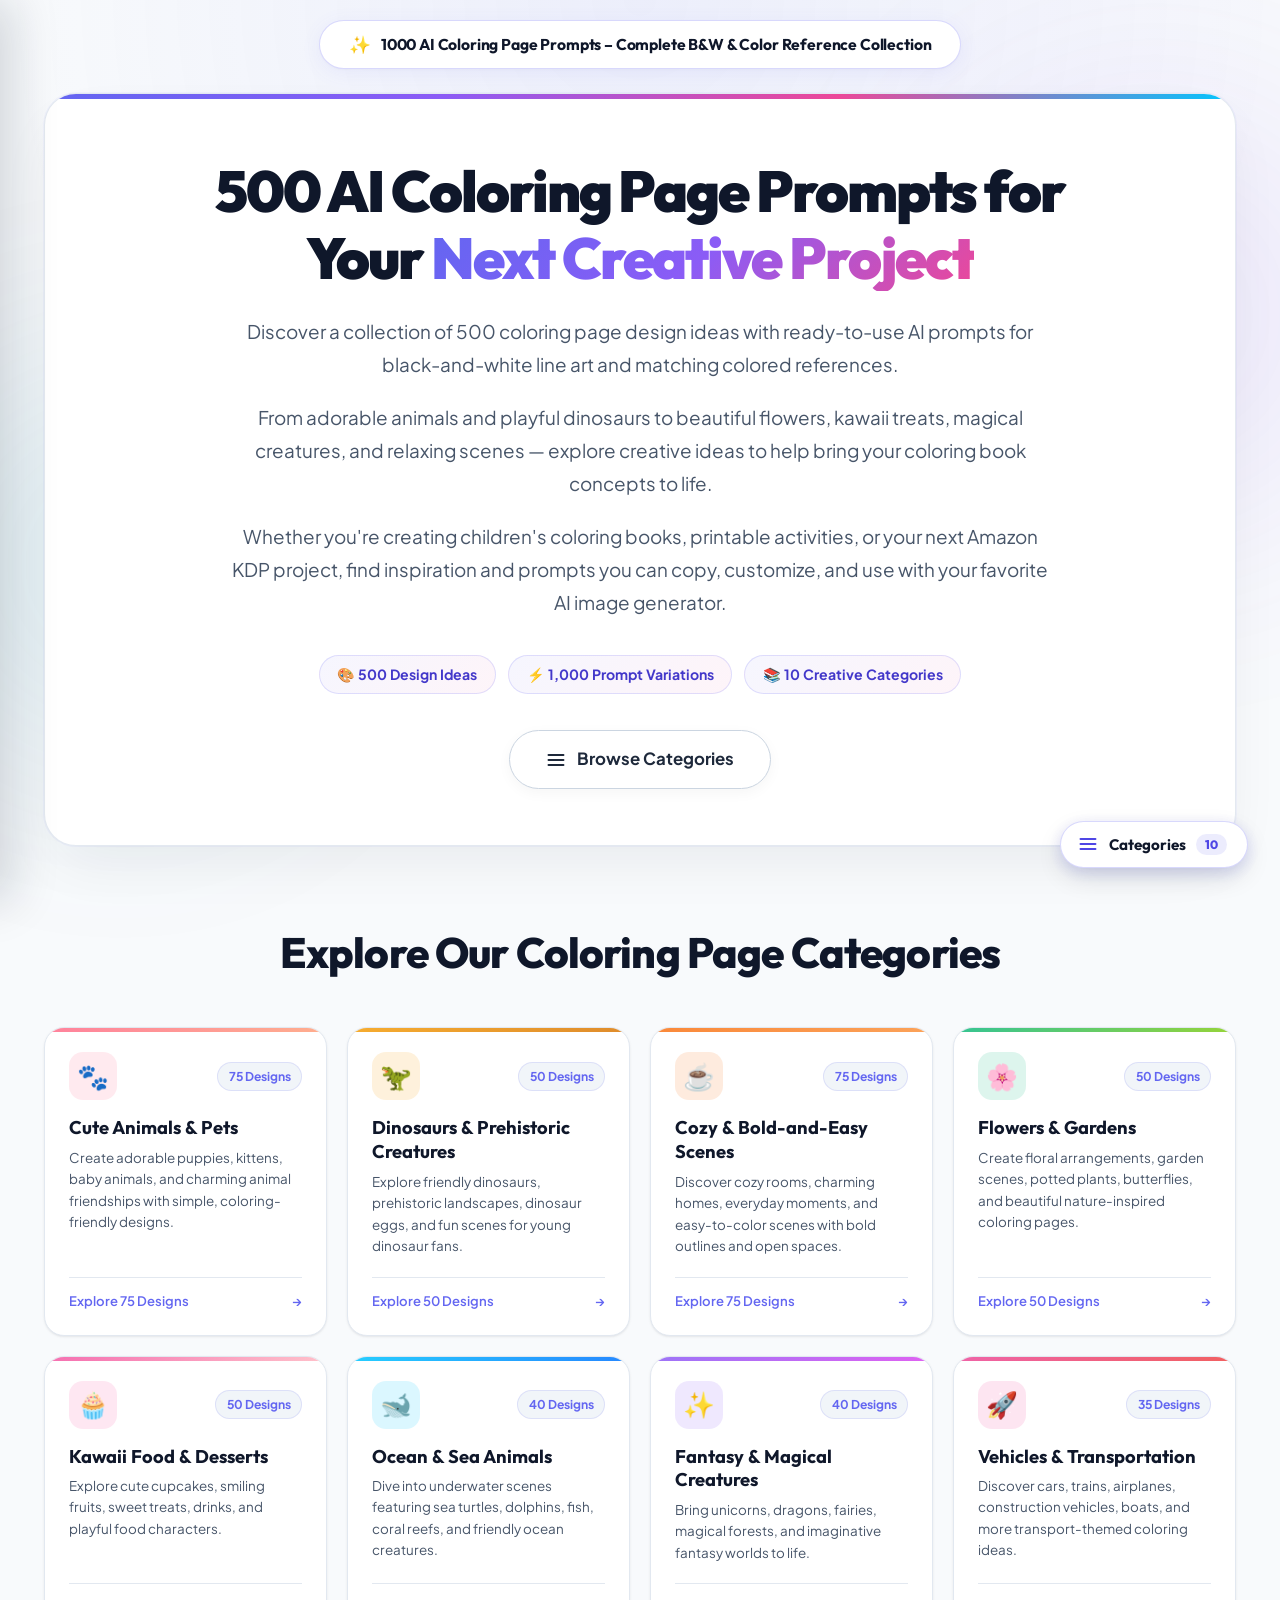
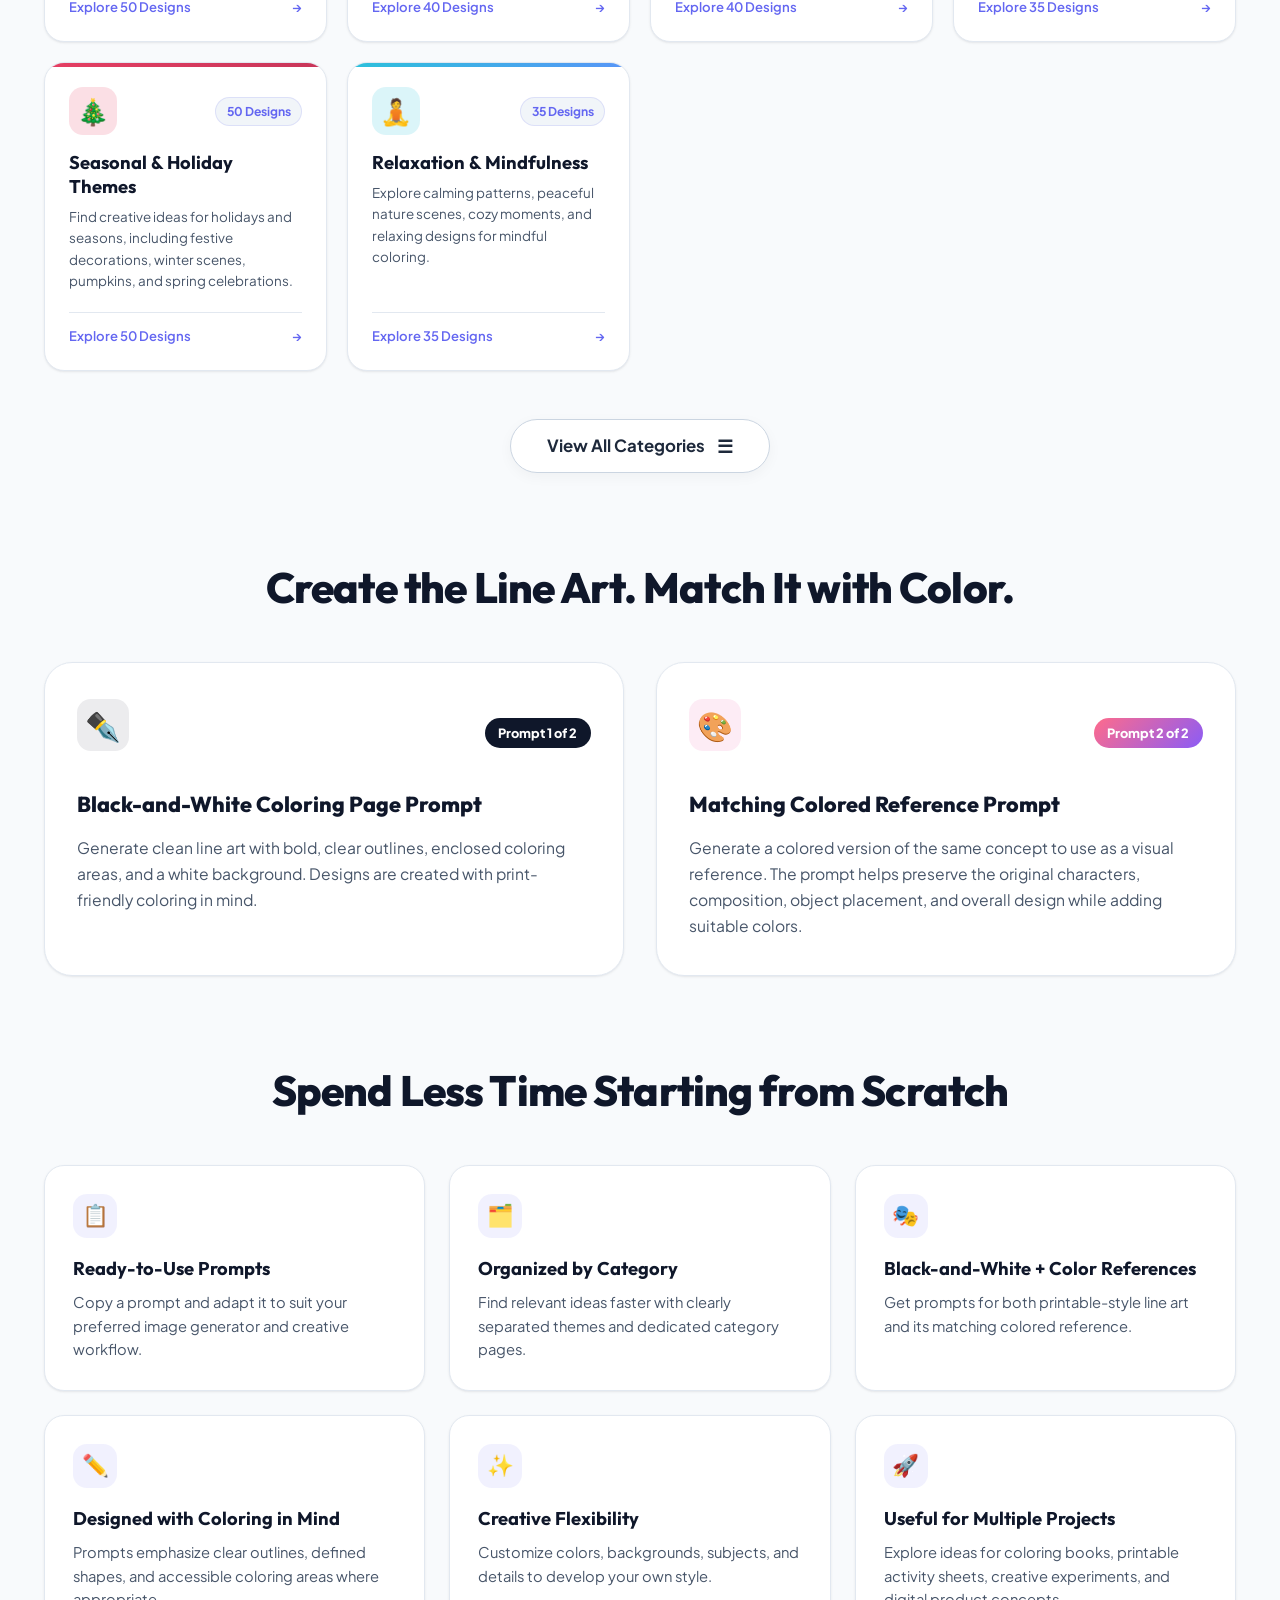
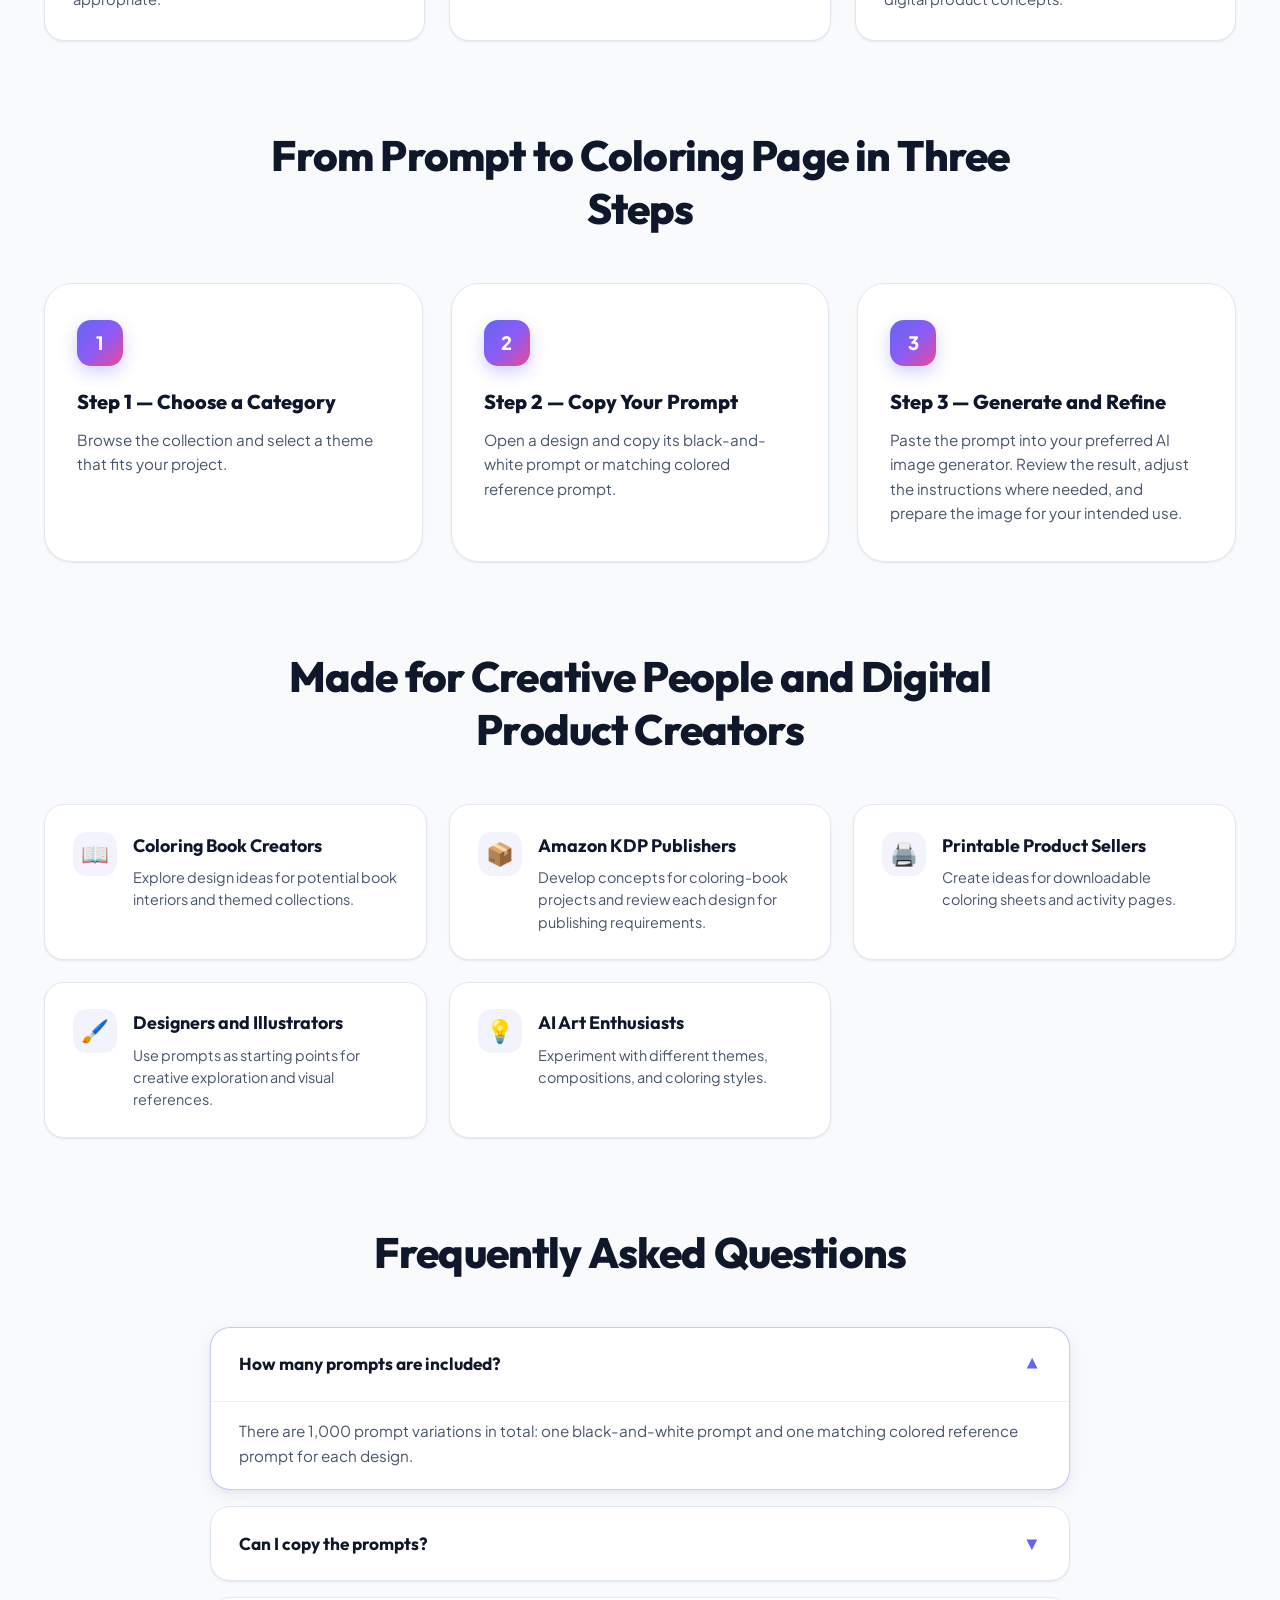
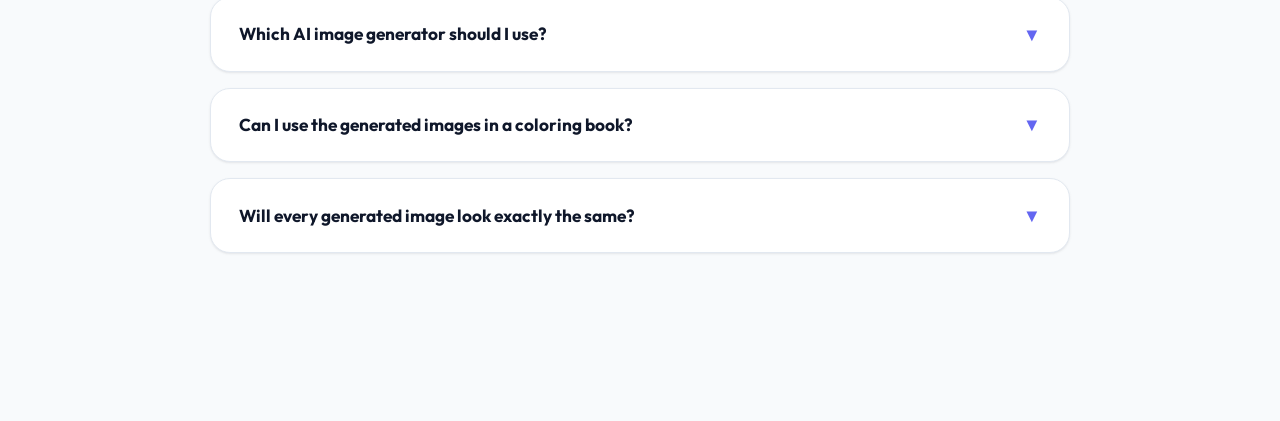
==== index.html @ 5cf25202 "first commit" ====
<!DOCTYPE html>
<html lang="en">

<head>
  <meta charset="UTF-8">
  <meta name="viewport" content="width=device-width, initial-scale=1.0">
  <title>500 AI Coloring Page Prompts for Your Next Creative Project | Complete B&W & Color Reference Collection</title>
  <meta name="description"
    content="Discover a collection of 500 coloring page design ideas with ready-to-use AI prompts for black-and-white line art and matching colored references across 10 creative categories.">
  <meta name="keywords"
    content="500 AI coloring page prompts, coloring book prompts, black and white line art, colored reference prompts, KDP coloring books, Midjourney, DALL-E 3">
  <meta name="author" content="PromptVault">

  <!-- Open Graph / Meta -->
  <meta property="og:type" content="website">
  <meta property="og:title" content="500 AI Coloring Page Prompts for Your Next Creative Project">
  <meta property="og:description"
    content="500 coloring page design ideas with 1,000 ready-to-use AI prompts for black-and-white line art and matching colored references.">

  <link rel="stylesheet" href="style.css">
</head>

<body>
  <!-- Ambient background glow effects -->
  <div class="ambient-glow"></div>
  <div class="ambient-orb orb-1"></div>
  <div class="ambient-orb orb-2"></div>

  <!-- Top Header Sticker -->
  <div class="top-header-sticker-wrap">
    <div class="top-header-sticker">
      <span class="sticker-sparkle">✨</span>
      <span class="sticker-title">1000 AI Coloring Page Prompts – Complete B&W & Color Reference Collection</span>
    </div>
  </div>

  <!-- Floating Categories Button (Bottom Right) -->
  <button id="sidebar-toggle-btn" class="floating-categories-fab" aria-label="Open All 10 Categories"
    title="Open All 10 Categories">
    <svg width="20" height="20" viewBox="0 0 24 24" fill="none" stroke="currentColor" stroke-width="2.3"
      stroke-linecap="round" stroke-linejoin="round">
      <line x1="3" y1="12" x2="21" y2="12"></line>
      <line x1="3" y1="6" x2="21" y2="6"></line>
      <line x1="3" y1="18" x2="21" y2="18"></line>
    </svg>
    <span class="fab-label">Categories</span>
    <span class="fab-count-badge">10</span>
  </button>

  <!-- Offcanvas Categories Sidebar Drawer -->
  <div id="sidebar-overlay" class="sidebar-overlay" aria-hidden="true"></div>
  <aside id="app-sidebar" class="app-sidebar" aria-label="Categories Navigation">
    <div class="sidebar-header">
      <a href="index.html" class="sidebar-brand">
        <h3>1000 AI <span class="brand-badge">Prompts</span></h3>
      </a>
      <button id="sidebar-close-btn" class="sidebar-close-btn" aria-label="Close sidebar">✕</button>
    </div>

    <div class="sidebar-body">
      <div class="sidebar-section-header" style="margin-top: 0.25rem;">
        <span class="sidebar-section-title">All 10 Categories</span>
        <span class="sidebar-meta-badge">500 Prompts</span>
      </div>

      <nav class="sidebar-categories-nav">
        <a href="pages/cute-animals-pets.html" class="sidebar-cat-item">
          <div class="sidebar-cat-icon" style="background: rgba(255, 107, 139, 0.12); color: #FF6B8B;">🐾</div>
          <div class="sidebar-cat-info">
            <span class="sidebar-cat-name">Cute Animals & Pets</span>
            <span class="sidebar-cat-sub">75 Designs • 150 Prompts</span>
          </div>
          <span class="sidebar-cat-count">75</span>
        </a>

        <a href="pages/dinosaurs-prehistoric.html" class="sidebar-cat-item">
          <div class="sidebar-cat-icon" style="background: rgba(245, 158, 11, 0.12); color: #F59E0B;">🦖</div>
          <div class="sidebar-cat-info">
            <span class="sidebar-cat-name">Dinosaurs & Prehistoric</span>
            <span class="sidebar-cat-sub">50 Designs • 100 Prompts</span>
          </div>
          <span class="sidebar-cat-count">50</span>
        </a>

        <a href="pages/cozy-bold-easy.html" class="sidebar-cat-item">
          <div class="sidebar-cat-icon" style="background: rgba(249, 115, 22, 0.12); color: #F97316;">☕</div>
          <div class="sidebar-cat-info">
            <span class="sidebar-cat-name">Cozy, Bold & Easy</span>
            <span class="sidebar-cat-sub">75 Designs • 150 Prompts</span>
          </div>
          <span class="sidebar-cat-count">75</span>
        </a>

        <a href="pages/flowers-gardens.html" class="sidebar-cat-item">
          <div class="sidebar-cat-icon" style="background: rgba(16, 185, 129, 0.12); color: #10B981;">🌸</div>
          <div class="sidebar-cat-info">
            <span class="sidebar-cat-name">Flowers & Gardens</span>
            <span class="sidebar-cat-sub">50 Designs • 100 Prompts</span>
          </div>
          <span class="sidebar-cat-count">50</span>
        </a>

        <a href="pages/kawaii-food-desserts.html" class="sidebar-cat-item">
          <div class="sidebar-cat-icon" style="background: rgba(243, 85, 162, 0.12); color: #F355A2;">🧁</div>
          <div class="sidebar-cat-info">
            <span class="sidebar-cat-name">Kawaii Food & Desserts</span>
            <span class="sidebar-cat-sub">50 Designs • 100 Prompts</span>
          </div>
          <span class="sidebar-cat-count">50</span>
        </a>

        <a href="pages/ocean-sea-animals.html" class="sidebar-cat-item">
          <div class="sidebar-cat-icon" style="background: rgba(0, 198, 255, 0.12); color: #0099FF;">🐋</div>
          <div class="sidebar-cat-info">
            <span class="sidebar-cat-name">Ocean & Sea Animals</span>
            <span class="sidebar-cat-sub">40 Designs • 80 Prompts</span>
          </div>
          <span class="sidebar-cat-count">40</span>
        </a>

        <a href="pages/fantasy-magical-creatures.html" class="sidebar-cat-item">
          <div class="sidebar-cat-icon" style="background: rgba(139, 92, 246, 0.12); color: #8B5CF6;">✨</div>
          <div class="sidebar-cat-info">
            <span class="sidebar-cat-name">Fantasy & Magical</span>
            <span class="sidebar-cat-sub">40 Designs • 80 Prompts</span>
          </div>
          <span class="sidebar-cat-count">40</span>
        </a>

        <a href="pages/vehicles-transportation.html" class="sidebar-cat-item">
          <div class="sidebar-cat-icon" style="background: rgba(236, 72, 153, 0.12); color: #EC4899;">🚀</div>
          <div class="sidebar-cat-info">
            <span class="sidebar-cat-name">Vehicles & Transport</span>
            <span class="sidebar-cat-sub">35 Designs • 70 Prompts</span>
          </div>
          <span class="sidebar-cat-count">35</span>
        </a>

        <a href="pages/seasonal-holiday.html" class="sidebar-cat-item">
          <div class="sidebar-cat-icon" style="background: rgba(225, 29, 72, 0.12); color: #E11D48;">🎄</div>
          <div class="sidebar-cat-info">
            <span class="sidebar-cat-name">Seasonal & Holiday</span>
            <span class="sidebar-cat-sub">50 Designs • 100 Prompts</span>
          </div>
          <span class="sidebar-cat-count">50</span>
        </a>

        <a href="pages/relaxation-mindfulness.html" class="sidebar-cat-item">
          <div class="sidebar-cat-icon" style="background: rgba(6, 182, 212, 0.12); color: #06B6D4;">🧘</div>
          <div class="sidebar-cat-info">
            <span class="sidebar-cat-name">Relaxation & Mindfulness</span>
            <span class="sidebar-cat-sub">35 Designs • 70 Prompts</span>
          </div>
          <span class="sidebar-cat-count">35</span>
        </a>
      </nav>
    </div>

    <div class="sidebar-footer">
      <div style="font-size: 0.8rem; color: var(--text-muted); font-weight: 500;">
        PromptVault 500 • Light Edition
      </div>
    </div>
  </aside>

  <!-- Main Homepage Content Container -->
  <main class="home-page-container">

    <!-- ====================================================================
         1. Hero Section
         ==================================================================== -->
    <section class="home-hero-full">

      <h1 class="hero-title-main">
        500 AI Coloring Page Prompts for Your <span class="text-gradient">Next Creative Project</span>
      </h1>

      <p class="hero-body-text">
        Discover a collection of 500 coloring page design ideas with ready-to-use AI prompts for black-and-white line
        art and matching colored references.
      </p>

      <p class="hero-body-text">
        From adorable animals and playful dinosaurs to beautiful flowers, kawaii treats, magical creatures, and relaxing
        scenes — explore creative ideas to help bring your coloring book concepts to life.
      </p>

      <p class="hero-body-text">
        Whether you're creating children's coloring books, printable activities, or your next Amazon KDP project, find
        inspiration and prompts you can copy, customize, and use with your favorite AI image generator.
      </p>

      <!-- Highlights Bar -->
      <div class="hero-highlights-bar">
        <span class="hero-highlight-pill">🎨 500 Design Ideas</span>
        <span class="hero-highlight-pill">⚡ 1,000 Prompt Variations</span>
        <span class="hero-highlight-pill">📚 10 Creative Categories</span>
      </div>

      <!-- Hero Buttons -->
      <div class="home-cta-actions">


        <a href="#categories-section" class="btn btn-secondary btn-hero-cta" title="Browse Categories">
          <svg width="20" height="20" viewBox="0 0 24 24" fill="none" stroke="currentColor" stroke-width="2.3"
            stroke-linecap="round" stroke-linejoin="round">
            <line x1="3" y1="12" x2="21" y2="12"></line>
            <line x1="3" y1="6" x2="21" y2="6"></line>
            <line x1="3" y1="18" x2="21" y2="18"></line>
          </svg>
          <span>Browse Categories</span>
        </a>
      </div>
    </section>

    <!-- ====================================================================
         2. Explore Our Coloring Page Categories
         ==================================================================== -->
    <section class="home-section" id="categories-section">
      <div class="home-section-header">
        <h2 class="home-section-title">Explore Our Coloring Page Categories</h2>
      </div>

      <div class="category-grid">
        <!-- 1. Cute Animals -->
        <a href="pages/cute-animals-pets.html" class="category-card"
          style="--cat-gradient: linear-gradient(135deg, #FF6B8B, #FFA07A); --cat-bg: rgba(255, 107, 139, 0.14);">
          <div class="cat-header">
            <div class="cat-icon-wrap">🐾</div>
            <span class="cat-design-badge">75 Designs</span>
          </div>
          <h3 class="cat-name">Cute Animals & Pets</h3>
          <p class="cat-tagline">Create adorable puppies, kittens, baby animals, and charming animal friendships with
            simple, coloring-friendly designs.</p>
          <div class="cat-footer">
            <span>Explore 75 Designs</span>
            <span class="cat-arrow">→</span>
          </div>
        </a>

        <!-- 2. Dinosaurs -->
        <a href="pages/dinosaurs-prehistoric.html" class="category-card"
          style="--cat-gradient: linear-gradient(135deg, #F59E0B, #D97706); --cat-bg: rgba(245, 158, 11, 0.14);">
          <div class="cat-header">
            <div class="cat-icon-wrap">🦖</div>
            <span class="cat-design-badge">50 Designs</span>
          </div>
          <h3 class="cat-name">Dinosaurs & Prehistoric Creatures</h3>
          <p class="cat-tagline">Explore friendly dinosaurs, prehistoric landscapes, dinosaur eggs, and fun scenes for
            young dinosaur fans.</p>
          <div class="cat-footer">
            <span>Explore 50 Designs</span>
            <span class="cat-arrow">→</span>
          </div>
        </a>

        <!-- 3. Cozy & Bold -->
        <a href="pages/cozy-bold-easy.html" class="category-card"
          style="--cat-gradient: linear-gradient(135deg, #F97316, #FB923C); --cat-bg: rgba(249, 115, 22, 0.14);">
          <div class="cat-header">
            <div class="cat-icon-wrap">☕</div>
            <span class="cat-design-badge">75 Designs</span>
          </div>
          <h3 class="cat-name">Cozy & Bold-and-Easy Scenes</h3>
          <p class="cat-tagline">Discover cozy rooms, charming homes, everyday moments, and easy-to-color scenes with
            bold outlines and open spaces.</p>
          <div class="cat-footer">
            <span>Explore 75 Designs</span>
            <span class="cat-arrow">→</span>
          </div>
        </a>

        <!-- 4. Flowers & Gardens -->
        <a href="pages/flowers-gardens.html" class="category-card"
          style="--cat-gradient: linear-gradient(135deg, #10B981, #84CC16); --cat-bg: rgba(16, 185, 129, 0.14);">
          <div class="cat-header">
            <div class="cat-icon-wrap">🌸</div>
            <span class="cat-design-badge">50 Designs</span>
          </div>
          <h3 class="cat-name">Flowers & Gardens</h3>
          <p class="cat-tagline">Create floral arrangements, garden scenes, potted plants, butterflies, and beautiful
            nature-inspired coloring pages.</p>
          <div class="cat-footer">
            <span>Explore 50 Designs</span>
            <span class="cat-arrow">→</span>
          </div>
        </a>

        <!-- 5. Kawaii Food -->
        <a href="pages/kawaii-food-desserts.html" class="category-card"
          style="--cat-gradient: linear-gradient(135deg, #F355A2, #FFB6C1); --cat-bg: rgba(243, 85, 162, 0.14);">
          <div class="cat-header">
            <div class="cat-icon-wrap">🧁</div>
            <span class="cat-design-badge">50 Designs</span>
          </div>
          <h3 class="cat-name">Kawaii Food & Desserts</h3>
          <p class="cat-tagline">Explore cute cupcakes, smiling fruits, sweet treats, drinks, and playful food
            characters.</p>
          <div class="cat-footer">
            <span>Explore 50 Designs</span>
            <span class="cat-arrow">→</span>
          </div>
        </a>

        <!-- 6. Ocean Animals -->
        <a href="pages/ocean-sea-animals.html" class="category-card"
          style="--cat-gradient: linear-gradient(135deg, #00C6FF, #0072FF); --cat-bg: rgba(0, 198, 255, 0.14);">
          <div class="cat-header">
            <div class="cat-icon-wrap">🐋</div>
            <span class="cat-design-badge">40 Designs</span>
          </div>
          <h3 class="cat-name">Ocean & Sea Animals</h3>
          <p class="cat-tagline">Dive into underwater scenes featuring sea turtles, dolphins, fish, coral reefs, and
            friendly ocean creatures.</p>
          <div class="cat-footer">
            <span>Explore 40 Designs</span>
            <span class="cat-arrow">→</span>
          </div>
        </a>

        <!-- 7. Fantasy & Magic -->
        <a href="pages/fantasy-magical-creatures.html" class="category-card"
          style="--cat-gradient: linear-gradient(135deg, #8B5CF6, #D946EF); --cat-bg: rgba(139, 92, 246, 0.14);">
          <div class="cat-header">
            <div class="cat-icon-wrap">✨</div>
            <span class="cat-design-badge">40 Designs</span>
          </div>
          <h3 class="cat-name">Fantasy & Magical Creatures</h3>
          <p class="cat-tagline">Bring unicorns, dragons, fairies, magical forests, and imaginative fantasy worlds to
            life.</p>
          <div class="cat-footer">
            <span>Explore 40 Designs</span>
            <span class="cat-arrow">→</span>
          </div>
        </a>

        <!-- 8. Vehicles -->
        <a href="pages/vehicles-transportation.html" class="category-card"
          style="--cat-gradient: linear-gradient(135deg, #EC4899, #EF4444); --cat-bg: rgba(236, 72, 153, 0.14);">
          <div class="cat-header">
            <div class="cat-icon-wrap">🚀</div>
            <span class="cat-design-badge">35 Designs</span>
          </div>
          <h3 class="cat-name">Vehicles & Transportation</h3>
          <p class="cat-tagline">Discover cars, trains, airplanes, construction vehicles, boats, and more
            transport-themed coloring ideas.</p>
          <div class="cat-footer">
            <span>Explore 35 Designs</span>
            <span class="cat-arrow">→</span>
          </div>
        </a>

        <!-- 9. Seasonal & Holiday -->
        <a href="pages/seasonal-holiday.html" class="category-card"
          style="--cat-gradient: linear-gradient(135deg, #E11D48, #BE123C); --cat-bg: rgba(225, 29, 72, 0.14);">
          <div class="cat-header">
            <div class="cat-icon-wrap">🎄</div>
            <span class="cat-design-badge">50 Designs</span>
          </div>
          <h3 class="cat-name">Seasonal & Holiday Themes</h3>
          <p class="cat-tagline">Find creative ideas for holidays and seasons, including festive decorations, winter
            scenes, pumpkins, and spring celebrations.</p>
          <div class="cat-footer">
            <span>Explore 50 Designs</span>
            <span class="cat-arrow">→</span>
          </div>
        </a>

        <!-- 10. Relaxation & Mindfulness -->
        <a href="pages/relaxation-mindfulness.html" class="category-card"
          style="--cat-gradient: linear-gradient(135deg, #06B6D4, #3B82F6); --cat-bg: rgba(6, 182, 212, 0.14);">
          <div class="cat-header">
            <div class="cat-icon-wrap">🧘</div>
            <span class="cat-design-badge">35 Designs</span>
          </div>
          <h3 class="cat-name">Relaxation & Mindfulness</h3>
          <p class="cat-tagline">Explore calming patterns, peaceful nature scenes, cozy moments, and relaxing designs
            for mindful coloring.</p>
          <div class="cat-footer">
            <span>Explore 35 Designs</span>
            <span class="cat-arrow">→</span>
          </div>
        </a>
      </div>

      <div style="text-align: center; margin-top: 3rem;">
        <button class="btn btn-secondary btn-hero-cta" onclick="document.getElementById('sidebar-toggle-btn').click();"
          title="View All 10 Categories in Drawer">
          <span>View All Categories</span>
          <span style="font-size: 1.1rem;">☰</span>
        </button>
      </div>
    </section>

    <!-- ====================================================================
         3. Two Prompts for Every Design
         ==================================================================== -->
    <section class="home-section" id="two-prompts-section">
      <div class="home-section-header">
        <h2 class="home-section-title">Create the Line Art. Match It with Color.</h2>
      </div>

      <div class="dual-prompts-grid">
        <!-- B&W Card -->
        <div class="dual-prompt-card">
          <div class="dual-card-header">
            <div class="dual-card-icon" style="background: rgba(15, 23, 42, 0.08); color: #0F172A;">✒️</div>
            <span class="dual-card-badge badge-bw">Prompt 1 of 2</span>
          </div>
          <h3 class="dual-card-title">Black-and-White Coloring Page Prompt</h3>
          <p class="dual-card-desc">
            Generate clean line art with bold, clear outlines, enclosed coloring areas, and a white background. Designs
            are created with print-friendly coloring in mind.
          </p>
        </div>

        <!-- Color Reference Card -->
        <div class="dual-prompt-card">
          <div class="dual-card-header">
            <div class="dual-card-icon" style="background: rgba(236, 72, 153, 0.1); color: #EC4899;">🎨</div>
            <span class="dual-card-badge badge-color">Prompt 2 of 2</span>
          </div>
          <h3 class="dual-card-title">Matching Colored Reference Prompt</h3>
          <p class="dual-card-desc">
            Generate a colored version of the same concept to use as a visual reference. The prompt helps preserve the
            original characters, composition, object placement, and overall design while adding suitable colors.
          </p>
        </div>
      </div>
    </section>

    <!-- ====================================================================
         4. Why Use Our Prompt Collection?
         ==================================================================== -->
    <section class="home-section" id="why-us-section">
      <div class="home-section-header">
        <h2 class="home-section-title">Spend Less Time Starting from Scratch</h2>
      </div>

      <div class="benefits-grid">
        <div class="benefit-card">
          <div class="benefit-icon">📋</div>
          <h3 class="benefit-title">Ready-to-Use Prompts</h3>
          <p class="benefit-desc">Copy a prompt and adapt it to suit your preferred image generator and creative
            workflow.</p>
        </div>

        <div class="benefit-card">
          <div class="benefit-icon">🗂️</div>
          <h3 class="benefit-title">Organized by Category</h3>
          <p class="benefit-desc">Find relevant ideas faster with clearly separated themes and dedicated category pages.
          </p>
        </div>

        <div class="benefit-card">
          <div class="benefit-icon">🎭</div>
          <h3 class="benefit-title">Black-and-White + Color References</h3>
          <p class="benefit-desc">Get prompts for both printable-style line art and its matching colored reference.</p>
        </div>

        <div class="benefit-card">
          <div class="benefit-icon">✏️</div>
          <h3 class="benefit-title">Designed with Coloring in Mind</h3>
          <p class="benefit-desc">Prompts emphasize clear outlines, defined shapes, and accessible coloring areas where
            appropriate.</p>
        </div>

        <div class="benefit-card">
          <div class="benefit-icon">✨</div>
          <h3 class="benefit-title">Creative Flexibility</h3>
          <p class="benefit-desc">Customize colors, backgrounds, subjects, and details to develop your own style.</p>
        </div>

        <div class="benefit-card">
          <div class="benefit-icon">🚀</div>
          <h3 class="benefit-title">Useful for Multiple Projects</h3>
          <p class="benefit-desc">Explore ideas for coloring books, printable activity sheets, creative experiments, and
            digital product concepts.</p>
        </div>
      </div>
    </section>

    <!-- ====================================================================
         5. How It Works
         ==================================================================== -->
    <section class="home-section" id="how-it-works-section">
      <div class="home-section-header">
        <h2 class="home-section-title">From Prompt to Coloring Page in Three Steps</h2>
      </div>

      <div class="steps-grid">
        <div class="step-card">
          <div class="step-number-badge">1</div>
          <h3 class="step-title">Step 1 — Choose a Category</h3>
          <p class="step-desc">Browse the collection and select a theme that fits your project.</p>
        </div>

        <div class="step-card">
          <div class="step-number-badge">2</div>
          <h3 class="step-title">Step 2 — Copy Your Prompt</h3>
          <p class="step-desc">Open a design and copy its black-and-white prompt or matching colored reference prompt.
          </p>
        </div>

        <div class="step-card">
          <div class="step-number-badge">3</div>
          <h3 class="step-title">Step 3 — Generate and Refine</h3>
          <p class="step-desc">Paste the prompt into your preferred AI image generator. Review the result, adjust the
            instructions where needed, and prepare the image for your intended use.</p>
        </div>
      </div>
    </section>

    <!-- ====================================================================
         6. Who Is This Collection For?
         ==================================================================== -->
    <section class="home-section" id="audience-section">
      <div class="home-section-header">
        <h2 class="home-section-title">Made for Creative People and Digital Product Creators</h2>
      </div>

      <div class="audience-grid">
        <div class="audience-card">
          <div class="audience-icon">📖</div>
          <div>
            <h3 class="audience-name">Coloring Book Creators</h3>
            <p class="audience-desc">Explore design ideas for potential book interiors and themed collections.</p>
          </div>
        </div>

        <div class="audience-card">
          <div class="audience-icon">📦</div>
          <div>
            <h3 class="audience-name">Amazon KDP Publishers</h3>
            <p class="audience-desc">Develop concepts for coloring-book projects and review each design for publishing
              requirements.</p>
          </div>
        </div>

        <div class="audience-card">
          <div class="audience-icon">🖨️</div>
          <div>
            <h3 class="audience-name">Printable Product Sellers</h3>
            <p class="audience-desc">Create ideas for downloadable coloring sheets and activity pages.</p>
          </div>
        </div>

        <div class="audience-card">
          <div class="audience-icon">🖌️</div>
          <div>
            <h3 class="audience-name">Designers and Illustrators</h3>
            <p class="audience-desc">Use prompts as starting points for creative exploration and visual references.</p>
          </div>
        </div>

        <div class="audience-card">
          <div class="audience-icon">💡</div>
          <div>
            <h3 class="audience-name">AI Art Enthusiasts</h3>
            <p class="audience-desc">Experiment with different themes, compositions, and coloring styles.</p>
          </div>
        </div>
      </div>
    </section>

    <!-- ====================================================================
         7. Frequently Asked Questions
         ==================================================================== -->
    <section class="home-section" id="faq-section">
      <div class="home-section-header">
        <h2 class="home-section-title">Frequently Asked Questions</h2>
      </div>

      <div class="faq-list">
        <details class="faq-item" open>
          <summary class="faq-summary">
            <span>How many prompts are included?</span>
            <span class="faq-chevron">▼</span>
          </summary>
          <div class="faq-answer">
            There are 1,000 prompt variations in total: one black-and-white prompt and one matching colored reference
            prompt for each design.
          </div>
        </details>

        <details class="faq-item">
          <summary class="faq-summary">
            <span>Can I copy the prompts?</span>
            <span class="faq-chevron">▼</span>
          </summary>
          <div class="faq-answer">
            Yes. Each prompt is intended to be easy to select, copy, and customize for your workflow.
          </div>
        </details>

        <details class="faq-item">
          <summary class="faq-summary">
            <span>Which AI image generator should I use?</span>
            <span class="faq-chevron">▼</span>
          </summary>
          <div class="faq-answer">
            You can try the prompts with your preferred AI image-generation tool. Results may differ between platforms.
          </div>
        </details>

        <details class="faq-item">
          <summary class="faq-summary">
            <span>Can I use the generated images in a coloring book?</span>
            <span class="faq-chevron">▼</span>
          </summary>
          <div class="faq-answer">
            That depends on the image generator's terms, the originality of the output, and the rules of your intended
            publishing platform. Review licensing, content policies, and print quality before publishing.
          </div>
        </details>

        <details class="faq-item">
          <summary class="faq-summary">
            <span>Will every generated image look exactly the same?</span>
            <span class="faq-chevron">▼</span>
          </summary>
          <div class="faq-answer">
            No. AI tools can interpret prompts differently. Treat the prompts as creative guidance and refine the
            generated results as needed.
          </div>
        </details>
      </div>
    </section>

  </main>

  <!-- Toast Notification Container -->
  <div id="toast-container" class="toast-container" aria-live="polite"></div>

  <!-- Scripts -->
  <script src="prompts-data.js"></script>
  <script src="script.js"></script>
</body>

</html>
---- style.css ----
/* ==========================================================================
   PROMPTVAULT 500 - DESIGN SYSTEM & STYLESHEET
   Aesthetics: Clean, Premium Modern Light Design System with Glassmorphism
   ========================================================================== */

@import url('https://fonts.googleapis.com/css2?family=JetBrains+Mono:wght@400;500;600&family=Outfit:wght@400;500;600;700;800;900&family=Plus+Jakarta+Sans:wght@300;400;500;600;700&display=swap');

:root {
  /* Premium Pure Light Theme Palette */
  --bg-primary: #F8FAFC;
  --bg-secondary: #FFFFFF;
  --bg-card: #FFFFFF;
  --bg-card-hover: #FFFFFF;
  --bg-input: #F1F5F9;
  --bg-glass: rgba(255, 255, 255, 0.9);
  --bg-modal: #FFFFFF;
  
  --border-subtle: #E2E8F0;
  --border-card: #CBD5E1;
  --border-glow: rgba(99, 102, 241, 0.25);
  
  --text-primary: #0F172A;
  --text-secondary: #475569;
  --text-muted: #64748B;
  --text-inverse: #FFFFFF;
  
  /* Vibrant Brand Accents */
  --accent-primary: #6366F1;
  --accent-primary-hover: #4F46E5;
  --accent-cyan: #0891B2;
  --accent-pink: #DB2777;
  --accent-amber: #D97706;
  --accent-emerald: #059669;
  --accent-purple: #7C3AED;
  
  --gradient-brand: linear-gradient(135deg, #6366F1 0%, #8B5CF6 50%, #EC4899 100%);
  --gradient-glow: radial-gradient(circle at 50% 0%, rgba(99, 102, 241, 0.08), transparent 70%);
  --gradient-card: linear-gradient(145deg, #FFFFFF 0%, #F8FAFC 100%);
  
  /* Modern Crisp Shadows */
  --shadow-sm: 0 1px 3px rgba(15, 23, 42, 0.06), 0 1px 2px rgba(15, 23, 42, 0.04);
  --shadow-md: 0 4px 16px rgba(15, 23, 42, 0.07), 0 2px 6px rgba(15, 23, 42, 0.04);
  --shadow-lg: 0 12px 32px rgba(15, 23, 42, 0.09), 0 4px 12px rgba(15, 23, 42, 0.04);
  --shadow-glow: 0 0 20px rgba(99, 102, 241, 0.2);
  --shadow-neon-pink: 0 0 20px rgba(236, 72, 153, 0.2);
  
  /* Layout & Sizing */
  --radius-sm: 8px;
  --radius-md: 14px;
  --radius-lg: 20px;
  --radius-xl: 28px;
  --radius-full: 9999px;
  
  --font-heading: 'Outfit', sans-serif;
  --font-body: 'Plus Jakarta Sans', sans-serif;
  --font-mono: 'JetBrains Mono', monospace;
  
  --transition-fast: 0.18s cubic-bezier(0.4, 0, 0.2, 1);
  --transition-normal: 0.28s cubic-bezier(0.4, 0, 0.2, 1);
  --transition-bounce: 0.4s cubic-bezier(0.34, 1.56, 0.64, 1);
}

/* ==========================================================================
   BASE & RESET
   ========================================================================== */
*, *::before, *::after {
  box-sizing: border-box;
  margin: 0;
  padding: 0;
}

html {
  scroll-behavior: smooth;
  font-size: 16px;
}

body {
  font-family: var(--font-body);
  background-color: var(--bg-primary);
  color: var(--text-primary);
  line-height: 1.6;
  min-height: 100vh;
  position: relative;
  overflow-x: hidden;
}

/* Background Ambient Lighting */
.ambient-glow {
  position: fixed;
  top: 0;
  left: 50%;
  transform: translateX(-50%);
  width: 100vw;
  height: 650px;
  background: var(--gradient-glow);
  pointer-events: none;
  z-index: 0;
}

.ambient-orb {
  position: fixed;
  border-radius: 50%;
  filter: blur(120px);
  pointer-events: none;
  z-index: 0;
  opacity: 0.09;
}

.orb-1 {
  width: 450px;
  height: 450px;
  background: var(--accent-purple);
  top: 10%;
  right: -100px;
}

.orb-2 {
  width: 400px;
  height: 400px;
  background: var(--accent-cyan);
  bottom: 15%;
  left: -80px;
}

/* Custom Scrollbars */
::-webkit-scrollbar {
  width: 8px;
  height: 8px;
}

::-webkit-scrollbar-track {
  background: var(--bg-primary);
}

::-webkit-scrollbar-thumb {
  background: rgba(0, 0, 0, 0.18);
  border-radius: var(--radius-full);
}

::-webkit-scrollbar-thumb:hover {
  background: var(--accent-primary);
}

/* ==========================================================================
   TOP STICKER HEADER (Replaces old navbar)
   ========================================================================== */
.top-header-sticker-wrap {
  width: 100%;
  display: flex;
  justify-content: center;
  align-items: center;
  padding: 1.25rem 1rem 0.5rem;
  position: relative;
  z-index: 50;
}

.top-header-sticker {
  display: inline-flex;
  align-items: center;
  justify-content: center;
  gap: 0.65rem;
  padding: 0.7rem 1.8rem;
  background: #FFFFFF;
  border: 1.5px solid rgba(99, 102, 241, 0.25);
  border-radius: 9999px;
  box-shadow: 0 4px 20px rgba(99, 102, 241, 0.08), 0 1px 3px rgba(0, 0, 0, 0.03);
  color: var(--text-primary);
  text-decoration: none;
  font-family: var(--font-heading);
  font-size: 0.98rem;
  font-weight: 700;
  letter-spacing: -0.01em;
  text-align: center;
  transition: all 0.25s cubic-bezier(0.4, 0, 0.2, 1);
  max-width: 95vw;
}

.top-header-sticker:hover {
  border-color: #4F46E5;
  color: #4F46E5;
  box-shadow: 0 8px 28px rgba(99, 102, 241, 0.18);
  transform: translateY(-1px);
}

.top-header-sticker .sticker-sparkle {
  font-size: 1.1rem;
  line-height: 1;
  display: inline-block;
  animation: pulseSparkle 2.5s infinite ease-in-out;
}

@keyframes pulseSparkle {
  0%, 100% { transform: scale(1); opacity: 0.9; }
  50% { transform: scale(1.2) rotate(10deg); opacity: 1; }
}

@media (max-width: 768px) {
  .top-header-sticker-wrap {
    padding: 0.85rem 0.75rem 0.25rem;
  }
  .top-header-sticker {
    padding: 0.55rem 1.15rem;
    font-size: 0.82rem;
    gap: 0.45rem;
  }
}

/* ==========================================================================
   FLOATING CATEGORIES BUTTON (FAB - Bottom Right)
   ========================================================================== */
.floating-categories-fab {
  position: fixed;
  bottom: 2rem;
  right: 2rem;
  z-index: 999;
  display: inline-flex;
  align-items: center;
  gap: 0.65rem;
  background: #FFFFFF;
  border: 1.5px solid rgba(99, 102, 241, 0.25);
  color: #0F172A;
  font-family: var(--font-heading);
  font-size: 0.95rem;
  font-weight: 700;
  padding: 0.75rem 1.25rem 0.75rem 1.1rem;
  border-radius: 9999px;
  cursor: pointer;
  box-shadow: 0 10px 28px -4px rgba(15, 23, 42, 0.16), 0 4px 14px rgba(99, 102, 241, 0.18);
  transition: all 0.25s cubic-bezier(0.4, 0, 0.2, 1);
  backdrop-filter: blur(12px);
  -webkit-backdrop-filter: blur(12px);
}

.floating-categories-fab:hover {
  background: #FFFFFF;
  border-color: #4F46E5;
  color: #4F46E5;
  transform: translateY(-3px) scale(1.02);
  box-shadow: 0 18px 36px -6px rgba(99, 102, 241, 0.32), 0 6px 16px rgba(0, 0, 0, 0.08);
}

.floating-categories-fab:active {
  transform: translateY(0) scale(0.97);
}

.floating-categories-fab svg {
  color: #4F46E5;
  transition: transform 0.2s ease;
}

.floating-categories-fab:hover svg {
  transform: scale(1.15);
}

.floating-categories-fab .fab-count-badge {
  font-size: 0.76rem;
  font-weight: 800;
  padding: 0.2rem 0.55rem;
  background: rgba(99, 102, 241, 0.12);
  color: #4F46E5;
  border-radius: 9999px;
  letter-spacing: 0.01em;
}

@media (max-width: 768px) {
  .floating-categories-fab {
    bottom: 1.25rem;
    right: 1.25rem;
    padding: 0.65rem 1.05rem;
    font-size: 0.88rem;
    box-shadow: 0 8px 24px rgba(15, 23, 42, 0.2);
  }
}

.app-topbar {
  display: none !important;
}

.topbar-container {
  max-width: 1380px;
  margin: 0 auto;
  padding: 0.75rem 1.5rem;
  display: flex;
  align-items: center;
  justify-content: space-between;
  gap: 1.5rem;
}

.topbar-left {
  display: flex;
  align-items: center;
  gap: 1.25rem;
}

/* Sidebar Toggle Button */
.sidebar-btn {
  display: inline-flex;
  align-items: center;
  gap: 0.6rem;
  background: #FFFFFF;
  border: 1px solid var(--border-subtle);
  color: var(--text-primary);
  font-family: var(--font-body);
  font-size: 0.92rem;
  font-weight: 700;
  padding: 0.55rem 1rem 0.55rem 0.85rem;
  border-radius: var(--radius-md);
  cursor: pointer;
  box-shadow: var(--shadow-sm);
  transition: all var(--transition-fast);
}

.sidebar-btn:hover {
  background: #F8FAFC;
  border-color: var(--accent-primary);
  color: var(--accent-primary);
  transform: translateY(-1px);
  box-shadow: 0 4px 14px rgba(99, 102, 241, 0.15);
}

.sidebar-btn svg {
  color: var(--accent-primary);
  transition: transform var(--transition-fast);
}

.sidebar-btn:hover svg {
  transform: scale(1.1);
}

.sidebar-count-badge {
  font-size: 0.72rem;
  font-weight: 700;
  padding: 0.15rem 0.5rem;
  background: rgba(99, 102, 241, 0.1);
  color: var(--accent-primary);
  border-radius: var(--radius-full);
}

.topbar-brand {
  display: flex;
  align-items: center;
  gap: 0.65rem;
  text-decoration: none;
  color: var(--text-primary);
}

.brand-logo-icon {
  width: 38px;
  height: 38px;
  border-radius: var(--radius-md);
  background: var(--gradient-brand);
  display: flex;
  align-items: center;
  justify-content: center;
  font-size: 1.25rem;
  box-shadow: 0 4px 12px rgba(99, 102, 241, 0.3);
  transform: rotate(-3deg);
  transition: transform var(--transition-bounce);
}

.topbar-brand:hover .brand-logo-icon {
  transform: rotate(0deg) scale(1.08);
}

.brand-name {
  font-family: var(--font-heading);
  font-size: 1.25rem;
  font-weight: 800;
  letter-spacing: -0.02em;
  display: flex;
  align-items: center;
  gap: 0.4rem;
  color: var(--text-primary);
}

@media (max-width: 768px) {
  .brand-name {
    font-size: 1.05rem;
  }
}

@media (max-width: 480px) {
  .brand-name {
    font-size: 0.88rem;
  }
}

.brand-badge {
  font-size: 0.68rem;
  padding: 0.15rem 0.5rem;
  border-radius: var(--radius-full);
  background: var(--gradient-brand);
  color: #fff;
  font-weight: 700;
  letter-spacing: 0.05em;
  text-transform: uppercase;
}

.topbar-right {
  display: flex;
  align-items: center;
  gap: 0.85rem;
}

.topbar-favs-btn {
  display: inline-flex;
  align-items: center;
  gap: 0.45rem;
  text-decoration: none;
  color: var(--text-secondary);
  font-size: 0.9rem;
  font-weight: 600;
  padding: 0.55rem 0.95rem;
  border-radius: var(--radius-md);
  border: 1px solid var(--border-subtle);
  background: #FFFFFF;
  box-shadow: var(--shadow-sm);
  transition: all var(--transition-fast);
}

.topbar-favs-btn:hover, .topbar-favs-btn.active {
  color: var(--accent-pink);
  border-color: rgba(236, 72, 153, 0.3);
  background: rgba(236, 72, 153, 0.05);
}

/* ==========================================================================
   OFFCANVAS CATEGORIES SIDEBAR DRAWER
   ========================================================================== */
.sidebar-overlay {
  position: fixed;
  top: 0;
  left: 0;
  width: 100vw;
  height: 100vh;
  background: rgba(15, 23, 42, 0.45);
  backdrop-filter: blur(6px);
  -webkit-backdrop-filter: blur(6px);
  z-index: 1200;
  opacity: 0;
  pointer-events: none;
  transition: opacity 0.28s ease;
}

.sidebar-overlay.open {
  opacity: 1;
  pointer-events: auto;
}

.app-sidebar {
  position: fixed;
  top: 0;
  left: 0;
  width: 360px;
  max-width: 88vw;
  height: 100vh;
  background: #FFFFFF;
  z-index: 1250;
  box-shadow: 12px 0 45px rgba(15, 23, 42, 0.16);
  transform: translateX(-100%);
  transition: transform 0.32s cubic-bezier(0.16, 1, 0.3, 1);
  display: flex;
  flex-direction: column;
  overflow: hidden;
}

.app-sidebar.open {
  transform: translateX(0);
}

.sidebar-header {
  padding: 1.25rem 1.5rem;
  border-bottom: 1px solid var(--border-subtle);
  display: flex;
  align-items: center;
  justify-content: space-between;
  background: #FFFFFF;
}

.sidebar-brand {
  display: flex;
  align-items: center;
  gap: 0.75rem;
  text-decoration: none;
  color: var(--text-primary);
}

.sidebar-brand h3 {
  font-family: var(--font-heading);
  font-size: 1.15rem;
  font-weight: 800;
  display: flex;
  align-items: center;
  gap: 0.4rem;
}

.sidebar-close-btn {
  background: #F1F5F9;
  border: none;
  color: var(--text-secondary);
  width: 34px;
  height: 34px;
  border-radius: var(--radius-md);
  font-size: 1.1rem;
  display: flex;
  align-items: center;
  justify-content: center;
  cursor: pointer;
  transition: all var(--transition-fast);
}

.sidebar-close-btn:hover {
  background: #E2E8F0;
  color: var(--text-primary);
}

.sidebar-body {
  flex: 1;
  overflow-y: auto;
  padding: 1.25rem 1.25rem 2rem;
}

.sidebar-section-header {
  display: flex;
  align-items: center;
  justify-content: space-between;
  margin: 0.25rem 0 0.75rem;
  padding: 0 0.35rem;
}

.sidebar-section-title {
  font-size: 0.75rem;
  font-weight: 700;
  text-transform: uppercase;
  letter-spacing: 0.06em;
  color: var(--text-muted);
}

.sidebar-meta-badge {
  font-size: 0.7rem;
  font-weight: 600;
  color: var(--accent-primary);
  background: rgba(99, 102, 241, 0.08);
  padding: 0.15rem 0.5rem;
  border-radius: var(--radius-full);
}

/* Categories List in Sidebar */
.sidebar-categories-nav {
  display: flex;
  flex-direction: column;
  gap: 0.5rem;
}

.sidebar-cat-item {
  display: flex;
  align-items: center;
  gap: 0.85rem;
  padding: 0.75rem 0.9rem;
  border-radius: var(--radius-md);
  text-decoration: none;
  color: var(--text-primary);
  border: 1px solid transparent;
  background: #FFFFFF;
  transition: all var(--transition-fast);
}

.sidebar-cat-item:hover, .sidebar-cat-item.active {
  background: #F8FAFC;
  border-color: var(--border-subtle);
  transform: translateX(3px);
  box-shadow: var(--shadow-sm);
}

.sidebar-cat-icon {
  width: 38px;
  height: 38px;
  border-radius: var(--radius-md);
  display: flex;
  align-items: center;
  justify-content: center;
  font-size: 1.35rem;
  flex-shrink: 0;
}

.sidebar-cat-info {
  flex: 1;
  min-width: 0;
  display: flex;
  flex-direction: column;
}

.sidebar-cat-name {
  font-weight: 700;
  font-size: 0.9rem;
  color: var(--text-primary);
  white-space: nowrap;
  overflow: hidden;
  text-overflow: ellipsis;
}

.sidebar-cat-sub {
  font-size: 0.75rem;
  color: var(--text-muted);
  white-space: nowrap;
  overflow: hidden;
  text-overflow: ellipsis;
}

.sidebar-cat-count {
  font-size: 0.72rem;
  font-weight: 700;
  padding: 0.2rem 0.55rem;
  background: #F1F5F9;
  border-radius: var(--radius-full);
  color: var(--text-secondary);
}

.sidebar-cat-item:hover .sidebar-cat-count {
  background: var(--accent-primary);
  color: #FFFFFF;
}

.sidebar-footer {
  padding: 1rem 1.5rem;
  border-top: 1px solid var(--border-subtle);
  background: #FAFAFC;
  display: flex;
  align-items: center;
  justify-content: space-between;
}

/* ==========================================================================
   BUTTONS & CONTROLS
   ========================================================================== */
.btn {
  display: inline-flex;
  align-items: center;
  justify-content: center;
  gap: 0.5rem;
  font-family: var(--font-body);
  font-size: 0.92rem;
  font-weight: 600;
  padding: 0.65rem 1.25rem;
  border-radius: var(--radius-md);
  border: 1px solid transparent;
  cursor: pointer;
  text-decoration: none;
  transition: all var(--transition-fast);
  white-space: nowrap;
}

.btn-primary {
  background: var(--gradient-brand);
  color: #FFFFFF;
  box-shadow: 0 4px 15px rgba(99, 102, 241, 0.3);
}

.btn-primary:hover {
  transform: translateY(-2px);
  box-shadow: 0 6px 20px rgba(99, 102, 241, 0.45);
}

.btn-secondary {
  background: var(--bg-card);
  border-color: var(--border-subtle);
  color: var(--text-primary);
  box-shadow: var(--shadow-sm);
}

.btn-secondary:hover {
  background: var(--bg-primary);
  border-color: var(--border-card);
  transform: translateY(-2px);
  box-shadow: var(--shadow-md);
}

.btn-ghost {
  background: transparent;
  color: var(--text-secondary);
}

.btn-ghost:hover {
  color: var(--text-primary);
  background: var(--border-subtle);
}

.btn-sm {
  padding: 0.35rem 0.75rem;
  font-size: 0.8rem;
  border-radius: var(--radius-sm);
}

.btn-icon {
  width: 36px;
  height: 36px;
  padding: 0;
  border-radius: var(--radius-md);
}

/* ==========================================================================
   HERO SECTION
   ========================================================================== */
.hero-section {
  position: relative;
  z-index: 1;
  padding: 4.5rem 1.5rem 3rem;
  text-align: center;
  max-width: 1000px;
  margin: 0 auto;
}

.hero-pill-badge {
  display: inline-flex;
  align-items: center;
  gap: 0.5rem;
  padding: 0.35rem 1rem;
  background: rgba(99, 102, 241, 0.08);
  border: 1px solid rgba(99, 102, 241, 0.22);
  border-radius: var(--radius-full);
  font-size: 0.82rem;
  font-weight: 600;
  color: #4F46E5;
  margin-bottom: 1.5rem;
  backdrop-filter: blur(8px);
}

.hero-pill-sparkle {
  color: var(--accent-amber);
  animation: pulse 2s infinite;
}

.hero-title {
  font-family: var(--font-heading);
  font-size: clamp(2.3rem, 5vw, 3.8rem);
  font-weight: 900;
  line-height: 1.15;
  letter-spacing: -0.03em;
  margin-bottom: 1.25rem;
  color: var(--text-primary);
}

.text-gradient {
  background: var(--gradient-brand);
  -webkit-background-clip: text;
  -webkit-text-fill-color: transparent;
  display: inline-block;
}

.hero-subtitle {
  font-size: clamp(1.05rem, 2vw, 1.25rem);
  color: var(--text-secondary);
  max-width: 720px;
  margin: 0 auto 2.25rem;
  font-weight: 400;
}

/* Hero Stats Bar */
.hero-stats {
  display: flex;
  align-items: center;
  justify-content: center;
  gap: 2.5rem;
  margin-bottom: 2.75rem;
  flex-wrap: wrap;
}

.stat-item {
  display: flex;
  flex-direction: column;
  align-items: center;
}

.stat-number {
  font-family: var(--font-heading);
  font-size: 1.85rem;
  font-weight: 800;
  color: var(--text-primary);
  background: linear-gradient(180deg, #0F172A, #475569);
  -webkit-background-clip: text;
  -webkit-text-fill-color: transparent;
}

.stat-label {
  font-size: 0.8rem;
  color: var(--text-muted);
  text-transform: uppercase;
  letter-spacing: 0.05em;
  font-weight: 600;
}

/* ==========================================================================
   SEARCH & FILTERS BAR
   ========================================================================== */
.search-filter-wrapper {
  position: relative;
  max-width: 820px;
  margin: 0 auto 3rem;
  z-index: 10;
}

.search-bar-box {
  position: relative;
  background: #FFFFFF;
  backdrop-filter: blur(20px);
  border: 1px solid var(--border-card);
  border-radius: var(--radius-xl);
  padding: 0.6rem 0.8rem 0.6rem 1.4rem;
  display: flex;
  align-items: center;
  gap: 1rem;
  box-shadow: var(--shadow-lg), 0 0 0 1px rgba(15, 23, 42, 0.03);
  transition: all var(--transition-normal);
}

.search-bar-box:focus-within {
  border-color: var(--accent-primary);
  box-shadow: var(--shadow-glow), 0 0 0 2px rgba(99, 102, 241, 0.15);
  transform: translateY(-2px);
}

.search-icon {
  font-size: 1.25rem;
  color: var(--text-muted);
  display: flex;
  align-items: center;
}

.search-input {
  flex: 1;
  background: transparent;
  border: none;
  outline: none;
  color: var(--text-primary);
  font-family: var(--font-body);
  font-size: 1.05rem;
  min-width: 0;
}

.search-input::placeholder {
  color: var(--text-muted);
}

.search-tools {
  display: flex;
  align-items: center;
  gap: 0.5rem;
}

.search-shortcut-kbd {
  background: var(--bg-input);
  border: 1px solid var(--border-subtle);
  color: var(--text-muted);
  font-family: var(--font-mono);
  font-size: 0.75rem;
  padding: 0.2rem 0.5rem;
  border-radius: var(--radius-sm);
  display: none;
}

@media (min-width: 640px) {
  .search-shortcut-kbd {
    display: inline-block;
  }
}

.search-clear-btn {
  background: transparent;
  border: none;
  color: var(--text-muted);
  cursor: pointer;
  padding: 0.3rem;
  border-radius: 50%;
  display: none;
  font-size: 1rem;
  align-items: center;
  justify-content: center;
}

.search-clear-btn:hover {
  color: var(--text-primary);
}

/* Category Filter Chips Horizontal Scroller */
.filter-pills-container {
  display: flex;
  gap: 0.5rem;
  overflow-x: auto;
  padding: 0.75rem 0.25rem 0.25rem;
  scrollbar-width: none;
  -ms-overflow-style: none;
}

.filter-pills-container::-webkit-scrollbar {
  display: none;
}

.filter-pill {
  display: inline-flex;
  align-items: center;
  gap: 0.45rem;
  padding: 0.5rem 1rem;
  background: #FFFFFF;
  border: 1px solid var(--border-subtle);
  border-radius: var(--radius-full);
  color: var(--text-secondary);
  font-size: 0.85rem;
  font-weight: 600;
  cursor: pointer;
  white-space: nowrap;
  transition: all var(--transition-fast);
  box-shadow: var(--shadow-sm);
}

.filter-pill:hover {
  background: #F8FAFC;
  color: var(--accent-primary);
  border-color: var(--border-card);
  transform: translateY(-1px);
}

.filter-pill.active {
  background: var(--accent-primary);
  color: #FFFFFF;
  border-color: var(--accent-primary);
  box-shadow: 0 4px 12px rgba(99, 102, 241, 0.35);
}

.filter-pill-count {
  font-size: 0.7rem;
  padding: 0.1rem 0.4rem;
  background: rgba(15, 23, 42, 0.08);
  border-radius: var(--radius-full);
  font-weight: 700;
}

.filter-pill.active .filter-pill-count {
  background: rgba(255, 255, 255, 0.25);
  color: #FFFFFF;
}

/* ==========================================================================
   CATEGORY SHOWCASE SECTION
   ========================================================================== */
.section-container {
  max-width: 1380px;
  margin: 0 auto;
  padding: 0 1.5rem 4rem;
  position: relative;
  z-index: 1;
}

.section-header {
  display: flex;
  align-items: flex-end;
  justify-content: space-between;
  margin-bottom: 2rem;
  flex-wrap: wrap;
  gap: 1rem;
}

.section-title-wrap h2 {
  font-family: var(--font-heading);
  font-size: 1.85rem;
  font-weight: 800;
  letter-spacing: -0.02em;
  display: flex;
  align-items: center;
  gap: 0.5rem;
  color: var(--text-primary);
}

.section-desc {
  color: var(--text-secondary);
  font-size: 0.95rem;
  margin-top: 0.25rem;
}

/* Category Grid Cards */
.category-grid {
  display: grid;
  grid-template-columns: repeat(auto-fill, minmax(240px, 1fr));
  gap: 1.25rem;
}

.category-card {
  position: relative;
  background: #FFFFFF;
  border: 1px solid var(--border-subtle);
  border-radius: var(--radius-lg);
  padding: 1.5rem;
  text-decoration: none;
  color: var(--text-primary);
  overflow: hidden;
  display: flex;
  flex-direction: column;
  transition: all var(--transition-normal);
  box-shadow: var(--shadow-sm);
}

.category-card::before {
  content: '';
  position: absolute;
  top: 0;
  left: 0;
  right: 0;
  height: 4px;
  background: var(--cat-gradient, var(--gradient-brand));
  opacity: 0.85;
  transition: height var(--transition-fast);
}

.category-card:hover {
  transform: translateY(-4px);
  border-color: var(--border-card);
  box-shadow: var(--shadow-md);
}

.category-card:hover::before {
  height: 6px;
}

.cat-header {
  display: flex;
  align-items: center;
  justify-content: space-between;
  margin-bottom: 1rem;
}

.cat-icon-wrap {
  width: 48px;
  height: 48px;
  border-radius: var(--radius-md);
  background: var(--cat-bg, rgba(99, 102, 241, 0.12));
  display: flex;
  align-items: center;
  justify-content: center;
  font-size: 1.6rem;
}

.cat-badge {
  font-size: 0.72rem;
  font-weight: 700;
  padding: 0.25rem 0.6rem;
  background: var(--bg-input);
  border-radius: var(--radius-full);
  color: var(--text-secondary);
  border: 1px solid var(--border-subtle);
}

.cat-name {
  font-family: var(--font-heading);
  font-size: 1.15rem;
  font-weight: 700;
  margin-bottom: 0.4rem;
  line-height: 1.3;
  color: var(--text-primary);
}

.cat-tagline {
  font-size: 0.84rem;
  color: var(--text-secondary);
  margin-bottom: 1.25rem;
  flex: 1;
}

.cat-footer {
  display: flex;
  align-items: center;
  justify-content: space-between;
  padding-top: 0.75rem;
  border-top: 1px solid var(--border-subtle);
  font-size: 0.82rem;
  color: var(--accent-primary);
  font-weight: 600;
}

.cat-arrow {
  transition: transform var(--transition-fast);
}

.category-card:hover .cat-arrow {
  transform: translateX(4px);
}

/* ==========================================================================
   PROMPTS GRID & CARDS
   ========================================================================== */
.prompts-container {
  display: grid;
  grid-template-columns: repeat(auto-fill, minmax(360px, 1fr));
  gap: 1.5rem;
}

@media (max-width: 480px) {
  .prompts-container {
    grid-template-columns: 1fr;
  }
}

.prompt-card {
  position: relative;
  background: #FFFFFF;
  border: 1px solid var(--border-subtle);
  border-radius: var(--radius-lg);
  padding: 1.5rem;
  display: flex;
  flex-direction: column;
  transition: all var(--transition-normal);
  box-shadow: var(--shadow-sm);
}

.prompt-card:hover {
  transform: translateY(-4px);
  border-color: var(--border-card);
  box-shadow: var(--shadow-md);
}

.card-top {
  display: flex;
  align-items: center;
  justify-content: space-between;
  gap: 0.5rem;
  margin-bottom: 0.85rem;
}

.card-category-tag {
  display: inline-flex;
  align-items: center;
  gap: 0.4rem;
  font-size: 0.75rem;
  font-weight: 700;
  padding: 0.25rem 0.7rem;
  border-radius: var(--radius-full);
  background: var(--bg-input);
  color: var(--text-primary);
  border: 1px solid var(--border-subtle);
}

.card-actions-top {
  display: flex;
  align-items: center;
  gap: 0.4rem;
}

.fav-btn {
  background: transparent;
  border: none;
  color: var(--text-muted);
  cursor: pointer;
  width: 32px;
  height: 32px;
  border-radius: 50%;
  display: flex;
  align-items: center;
  justify-content: center;
  font-size: 1.1rem;
  transition: all var(--transition-fast);
}

.fav-btn:hover {
  color: var(--accent-pink);
  transform: scale(1.15);
}

.fav-btn.favorited {
  color: var(--accent-pink);
}

.prompt-title {
  font-family: var(--font-heading);
  font-size: 1.12rem;
  font-weight: 700;
  line-height: 1.35;
  margin-bottom: 0.75rem;
  color: var(--text-primary);
}

/* Prompt Code Box */
.prompt-box {
  position: relative;
  background: var(--bg-input);
  border: 1px solid var(--border-subtle);
  border-radius: var(--radius-md);
  padding: 0.9rem;
  margin-bottom: 1rem;
  font-family: var(--font-mono);
  font-size: 0.82rem;
  line-height: 1.5;
  color: var(--text-secondary);
  max-height: 110px;
  overflow: hidden;
  text-overflow: ellipsis;
  display: -webkit-box;
  -webkit-line-clamp: 4;
  -webkit-box-orient: vertical;
  cursor: pointer;
  transition: all var(--transition-fast);
}

.prompt-box:hover {
  border-color: var(--accent-primary);
  color: var(--text-primary);
  background: #EDF2F7;
}

.prompt-meta-pills {
  display: flex;
  flex-wrap: wrap;
  gap: 0.4rem;
  margin-bottom: 1.25rem;
}

.meta-pill {
  font-size: 0.72rem;
  font-weight: 600;
  padding: 0.2rem 0.55rem;
  border-radius: var(--radius-sm);
  background: var(--bg-input);
  color: var(--text-muted);
  border: 1px solid var(--border-subtle);
  display: inline-flex;
  align-items: center;
  gap: 0.3rem;
}

.meta-pill.engine {
  color: var(--accent-cyan);
  background: rgba(8, 145, 178, 0.08);
  border-color: rgba(8, 145, 178, 0.2);
}

.meta-pill.ratio {
  color: var(--accent-purple);
  background: rgba(124, 58, 237, 0.08);
  border-color: rgba(124, 58, 237, 0.2);
}

.card-footer {
  margin-top: auto;
  display: flex;
  align-items: center;
  justify-content: space-between;
  gap: 0.75rem;
  padding-top: 0.75rem;
  border-top: 1px solid var(--border-subtle);
}

.copy-btn {
  flex: 1;
  background: var(--accent-primary);
  color: #FFFFFF;
  border: none;
  padding: 0.6rem 1rem;
  border-radius: var(--radius-md);
  font-weight: 600;
  font-size: 0.85rem;
  display: inline-flex;
  align-items: center;
  justify-content: center;
  gap: 0.5rem;
  cursor: pointer;
  transition: all var(--transition-fast);
  box-shadow: 0 2px 6px rgba(99, 102, 241, 0.25);
}

.copy-btn:hover {
  background: var(--accent-primary-hover);
  box-shadow: 0 4px 12px rgba(99, 102, 241, 0.35);
}

.copy-btn.copied {
  background: var(--accent-emerald) !important;
}

.view-modal-btn {
  background: #FFFFFF;
  border: 1px solid var(--border-subtle);
  color: var(--text-secondary);
  padding: 0.6rem 0.85rem;
  border-radius: var(--radius-md);
  cursor: pointer;
  font-size: 0.85rem;
  font-weight: 600;
  transition: all var(--transition-fast);
}

.view-modal-btn:hover {
  color: var(--accent-primary);
  border-color: var(--border-card);
  background: var(--bg-input);
}

/* ==========================================================================
   RANDOM PROMPT & GENERATOR STUDIO
   ========================================================================== */
.studio-banner {
  background: linear-gradient(135deg, rgba(99, 102, 241, 0.07) 0%, rgba(236, 72, 153, 0.07) 100%);
  border: 1px solid rgba(99, 102, 241, 0.2);
  border-radius: var(--radius-xl);
  padding: 2.5rem;
  margin: 3.5rem 0;
  position: relative;
  overflow: hidden;
}

.studio-banner-content {
  position: relative;
  z-index: 2;
  display: grid;
  grid-template-columns: 1fr 1fr;
  gap: 2.5rem;
  align-items: center;
}

@media (max-width: 860px) {
  .studio-banner-content {
    grid-template-columns: 1fr;
  }
}

.studio-info h3 {
  font-family: var(--font-heading);
  font-size: 1.85rem;
  font-weight: 800;
  margin-bottom: 0.75rem;
  color: var(--text-primary);
}

.studio-info p {
  color: var(--text-secondary);
  font-size: 0.95rem;
  margin-bottom: 1.5rem;
}

.studio-actions {
  display: flex;
  gap: 1rem;
  flex-wrap: wrap;
}

.studio-interactive-card {
  background: #FFFFFF;
  border: 1px solid var(--border-subtle);
  border-radius: var(--radius-lg);
  padding: 1.5rem;
  box-shadow: var(--shadow-md);
}

.studio-select-group {
  margin-bottom: 1rem;
}

.studio-label {
  display: block;
  font-size: 0.8rem;
  font-weight: 700;
  color: var(--text-muted);
  margin-bottom: 0.35rem;
  text-transform: uppercase;
  letter-spacing: 0.04em;
}

.studio-select {
  width: 100%;
  background: var(--bg-input);
  border: 1px solid var(--border-subtle);
  border-radius: var(--radius-md);
  padding: 0.65rem 0.9rem;
  color: var(--text-primary);
  font-family: var(--font-body);
  font-size: 0.9rem;
  outline: none;
  cursor: pointer;
}

.studio-select:focus {
  border-color: var(--accent-primary);
  background: #FFFFFF;
}

.studio-output-box {
  background: var(--bg-input);
  border: 1px dashed var(--border-card);
  border-radius: var(--radius-md);
  padding: 0.9rem;
  font-family: var(--font-mono);
  font-size: 0.8rem;
  color: var(--text-primary);
  margin-bottom: 1rem;
  min-height: 80px;
  line-height: 1.5;
}

/* ==========================================================================
   MODAL WINDOW
   ========================================================================== */
.modal-overlay {
  position: fixed;
  top: 0;
  left: 0;
  width: 100vw;
  height: 100vh;
  background: rgba(15, 23, 42, 0.45);
  backdrop-filter: blur(8px);
  z-index: 1000;
  display: flex;
  align-items: center;
  justify-content: center;
  padding: 1.5rem;
  opacity: 0;
  pointer-events: none;
  transition: opacity var(--transition-fast);
}

.modal-overlay.open {
  opacity: 1;
  pointer-events: auto;
}

.modal-dialog {
  background: #FFFFFF;
  border: 1px solid var(--border-subtle);
  border-radius: var(--radius-xl);
  max-width: 680px;
  width: 100%;
  max-height: 90vh;
  overflow-y: auto;
  box-shadow: var(--shadow-lg), 0 20px 60px rgba(15, 23, 42, 0.15);
  transform: translateY(20px) scale(0.97);
  transition: transform var(--transition-bounce);
  padding: 2rem;
}

.modal-overlay.open .modal-dialog {
  transform: translateY(0) scale(1);
}

.modal-header {
  display: flex;
  align-items: center;
  justify-content: space-between;
  margin-bottom: 1.25rem;
}

.modal-title {
  font-family: var(--font-heading);
  font-size: 1.4rem;
  font-weight: 800;
  line-height: 1.2;
  color: var(--text-primary);
}

.modal-close-btn {
  background: transparent;
  border: none;
  color: var(--text-muted);
  font-size: 1.5rem;
  cursor: pointer;
  padding: 0.2rem 0.5rem;
  border-radius: var(--radius-sm);
}

.modal-close-btn:hover {
  color: var(--text-primary);
}

.modal-body {
  display: flex;
  flex-direction: column;
  gap: 1.25rem;
}

.modal-section-label {
  font-size: 0.75rem;
  font-weight: 700;
  text-transform: uppercase;
  letter-spacing: 0.05em;
  color: var(--text-muted);
  margin-bottom: 0.4rem;
}

.modal-prompt-content {
  background: var(--bg-input);
  border: 1px solid var(--border-subtle);
  border-radius: var(--radius-md);
  padding: 1rem;
  font-family: var(--font-mono);
  font-size: 0.88rem;
  line-height: 1.6;
  color: var(--text-primary);
  user-select: all;
  white-space: pre-wrap;
  word-break: break-word;
}

.modal-actions {
  display: flex;
  gap: 0.75rem;
  margin-top: 1.5rem;
}

/* ==========================================================================
   TOAST NOTIFICATION
   ========================================================================== */
.toast-container {
  position: fixed;
  bottom: 2rem;
  right: 2rem;
  z-index: 1100;
  display: flex;
  flex-direction: column;
  gap: 0.75rem;
  pointer-events: none;
}

.toast {
  background: #0F172A;
  border: 1px solid var(--accent-primary);
  color: #FFFFFF;
  padding: 0.85rem 1.4rem;
  border-radius: var(--radius-md);
  box-shadow: 0 8px 30px rgba(15, 23, 42, 0.25);
  display: flex;
  align-items: center;
  gap: 0.75rem;
  font-size: 0.92rem;
  font-weight: 600;
  pointer-events: auto;
  transform: translateY(50px);
  opacity: 0;
  transition: all var(--transition-bounce);
}

.toast.show {
  transform: translateY(0);
  opacity: 1;
}

/* ==========================================================================
   FOOTER
   ========================================================================== */
.site-footer {
  position: relative;
  z-index: 1;
  background: #FFFFFF;
  border-top: 1px solid var(--border-subtle);
  padding: 4rem 1.5rem 2.5rem;
  margin-top: 5rem;
}

.footer-inner {
  max-width: 1380px;
  margin: 0 auto;
  display: grid;
  grid-template-columns: 2fr 1fr 1fr 1fr;
  gap: 3rem;
  margin-bottom: 3rem;
}

@media (max-width: 900px) {
  .footer-inner {
    grid-template-columns: 1fr 1fr;
  }
}

@media (max-width: 560px) {
  .footer-inner {
    grid-template-columns: 1fr;
  }
}

.footer-brand p {
  color: var(--text-secondary);
  font-size: 0.9rem;
  margin-top: 1rem;
  max-width: 340px;
}

.footer-col h4 {
  font-family: var(--font-heading);
  font-size: 1rem;
  font-weight: 700;
  margin-bottom: 1.25rem;
  color: var(--text-primary);
}

.footer-col ul {
  list-style: none;
  display: flex;
  flex-direction: column;
  gap: 0.65rem;
}

.footer-col a {
  text-decoration: none;
  color: var(--text-secondary);
  font-size: 0.88rem;
  transition: color var(--transition-fast);
}

.footer-col a:hover {
  color: var(--accent-primary);
}

.footer-bottom {
  max-width: 1380px;
  margin: 0 auto;
  padding-top: 2rem;
  border-top: 1px solid var(--border-subtle);
  display: flex;
  align-items: center;
  justify-content: space-between;
  font-size: 0.82rem;
  color: var(--text-muted);
  flex-wrap: wrap;
  gap: 1rem;
}

/* Animations */
@keyframes pulse {
  0%, 100% { opacity: 1; transform: scale(1); }
  50% { opacity: 0.6; transform: scale(0.95); }
}

@keyframes spin {
  from { transform: rotate(0deg); }
  to { transform: rotate(360deg); }
}

.spinning {
  animation: spin 0.8s ease-in-out;
}

/* Category Hero Header Clean Styles */
.section-container > div[style*="max-width: 900px"] {
  margin: 0 auto 1.75rem !important;
}

h1.hero-title {
  font-size: clamp(1.65rem, 3.5vw, 2.3rem) !important;
  letter-spacing: -0.02em;
  margin-bottom: 0.5rem !important;
}

.section-container > div[style*="max-width: 900px"] p {
  font-size: 0.92rem !important;
  font-weight: 600 !important;
  color: var(--text-secondary) !important;
  margin-bottom: 0.5rem !important;
}

.paired-cards-container {
  display: flex;
  flex-direction: column;
  gap: 1.25rem;
}

.paired-card {
  background: var(--bg-card);
  border: 1px solid var(--border-subtle);
  border-radius: var(--radius-md);
  padding: 1.25rem 1.4rem;
  box-shadow: var(--shadow-sm);
  transition: all var(--transition-normal);
  position: relative;
  overflow: hidden;
}

.paired-card:hover {
  border-color: rgba(99, 102, 241, 0.35);
  box-shadow: var(--shadow-md);
  transform: translateY(-2px);
}

.paired-card-header {
  margin-bottom: 0.85rem;
}

.paired-card-top-row {
  display: flex;
  align-items: center;
  justify-content: space-between;
  flex-wrap: wrap;
  gap: 0.5rem;
  margin-bottom: 0.5rem;
}

.paired-badges-group {
  display: flex;
  align-items: center;
  gap: 0.4rem;
  flex-wrap: wrap;
}

.design-num-badge {
  font-family: var(--font-heading);
  font-size: 0.70rem;
  font-weight: 800;
  letter-spacing: 0.04em;
  padding: 0.2rem 0.55rem;
  background: var(--gradient-brand);
  color: #FFFFFF;
  border-radius: var(--radius-full);
  text-transform: uppercase;
}

.category-tag-badge {
  font-size: 0.70rem;
  font-weight: 700;
  padding: 0.2rem 0.55rem;
  background: rgba(255, 107, 139, 0.12);
  color: #E11D48;
  border-radius: var(--radius-full);
}

.paired-title {
  font-family: var(--font-heading);
  font-size: 1.15rem;
  font-weight: 700;
  color: var(--text-primary);
  margin-bottom: 0.45rem;
  letter-spacing: -0.01em;
}

.paired-scene-box {
  background: #F8FAFC;
  border: 1px solid #E2E8F0;
  border-left: 3px solid var(--accent-primary);
  border-radius: var(--radius-sm);
  padding: 0.45rem 0.75rem;
  font-size: 0.82rem;
  color: var(--text-secondary);
  display: flex;
  align-items: flex-start;
  gap: 0.45rem;
  line-height: 1.45;
}

.paired-prompts-grid {
  display: grid;
  grid-template-columns: 1fr 1fr;
  gap: 1rem;
  margin-top: 0.9rem;
}

.paired-prompts-grid.single-col {
  grid-template-columns: 1fr !important;
}

.prompt-panel {
  background: #F8FAFC;
  border: 1px solid #E2E8F0;
  border-radius: var(--radius-md);
  padding: 1rem 1.15rem;
  display: flex;
  flex-direction: column;
  justify-content: flex-start;
  box-shadow: none;
  position: relative;
  transition: border-color var(--transition-fast);
}

.prompt-panel.bw,
.prompt-panel.color {
  background: #F8FAFC;
  border: 1px solid #E2E8F0;
}

.prompt-panel:hover {
  border-color: #CBD5E1;
}

.panel-header {
  display: flex;
  align-items: center;
  justify-content: space-between;
  margin-bottom: 0.6rem;
  gap: 0.4rem;
}

.panel-badge {
  font-size: 0.72rem;
  font-weight: 600;
  display: inline-flex;
  align-items: center;
  gap: 0.3rem;
  padding: 0.2rem 0.55rem;
  border-radius: var(--radius-full);
  background: #FFFFFF;
  border: 1px solid #E2E8F0;
  color: #334155;
}

.panel-badge.bw {
  background: #FFFFFF;
  border: 1px solid #E2E8F0;
  color: #1E293B;
}

.panel-badge.color {
  background: #FFFFFF;
  border: 1px solid #E2E8F0;
  color: #1E293B;
}

.panel-copy-btn {
  display: inline-flex;
  align-items: center;
  gap: 0.3rem;
  background: #FFFFFF;
  border: 1px solid #E2E8F0;
  color: #475569;
  font-family: var(--font-body);
  font-size: 0.74rem;
  font-weight: 600;
  padding: 0.25rem 0.65rem;
  border-radius: var(--radius-full);
  cursor: pointer;
  transition: all var(--transition-fast);
  box-shadow: 0 1px 2px rgba(0, 0, 0, 0.04);
  white-space: nowrap;
}

.panel-copy-btn:hover {
  border-color: #94A3B8;
  color: #0F172A;
  background: #FFFFFF;
}

.panel-copy-btn.copied {
  background: #10B981 !important;
  color: #FFFFFF !important;
  border-color: #10B981 !important;
}

.panel-text {
  font-size: 0.82rem;
  line-height: 1.55;
  color: #334155;
  background: transparent;
  border: none;
  padding: 0;
  user-select: all;
  margin-bottom: 0;
  flex: 1;
  word-break: break-word;
}

.prompt-panel.bw .panel-text,
.prompt-panel.color .panel-text {
  font-family: inherit;
  color: #334155;
  border: none;
  background: transparent;
}

.paired-card-footer {
  margin-top: 1.25rem;
  padding-top: 1rem;
  border-top: 1px solid var(--border-subtle);
  display: flex;
  align-items: center;
  justify-content: space-between;
  flex-wrap: wrap;
  gap: 0.85rem;
}

.paired-specs-group {
  display: flex;
  align-items: center;
  gap: 0.5rem;
  flex-wrap: wrap;
}

.spec-pill {
  font-size: 0.75rem;
  font-weight: 600;
  padding: 0.25rem 0.55rem;
  background: #F1F5F9;
  color: var(--text-muted);
  border-radius: var(--radius-sm);
  display: inline-flex;
  align-items: center;
  gap: 0.35rem;
}

.copy-both-btn {
  display: inline-flex;
  align-items: center;
  gap: 0.45rem;
  background: var(--gradient-brand);
  color: #FFFFFF;
  border: none;
  font-family: var(--font-body);
  font-size: 0.82rem;
  font-weight: 700;
  padding: 0.5rem 1.15rem;
  border-radius: var(--radius-full);
  cursor: pointer;
  box-shadow: 0 4px 12px rgba(99, 102, 241, 0.25);
  transition: all var(--transition-fast);
}

.copy-both-btn:hover {
  transform: translateY(-1px);
  box-shadow: 0 6px 16px rgba(99, 102, 241, 0.35);
}

.copy-both-btn.copied {
  background: #10B981 !important;
}

/* View Mode Switcher */
.view-mode-bar {
  display: flex;
  align-items: center;
  justify-content: space-between;
  gap: 1rem;
  margin-bottom: 1.5rem;
  flex-wrap: wrap;
}

.view-mode-toggle {
  display: inline-flex;
  background: #FFFFFF;
  border: 1px solid var(--border-subtle);
  border-radius: var(--radius-full);
  padding: 0.25rem;
  gap: 0.25rem;
  box-shadow: var(--shadow-sm);
}

.view-mode-btn {
  background: transparent;
  border: none;
  font-family: var(--font-body);
  font-size: 0.84rem;
  font-weight: 700;
  color: var(--text-secondary);
  padding: 0.45rem 1rem;
  border-radius: var(--radius-full);
  cursor: pointer;
  transition: all var(--transition-fast);
}

.view-mode-btn:hover {
  color: var(--text-primary);
}

.view-mode-btn.active {
  background: var(--gradient-brand);
  color: #FFFFFF;
  box-shadow: 0 2px 8px rgba(99, 102, 241, 0.3);
}

/* Checklist Section & Card */
.checklist-card {
  background: #FFFFFF;
  border: 1px solid #E2E8F0;
  border-left: 4px solid #10B981;
  border-radius: var(--radius-lg);
  padding: 2rem;
  margin: 3.5rem 0 2rem;
  box-shadow: var(--shadow-sm);
}

.checklist-header {
  display: flex;
  align-items: center;
  justify-content: space-between;
  flex-wrap: wrap;
  gap: 1rem;
  margin-bottom: 1.25rem;
}

.checklist-grid {
  display: grid;
  grid-template-columns: repeat(auto-fit, minmax(280px, 1fr));
  gap: 1.25rem;
  margin-top: 1.25rem;
}

.checklist-step-item {
  background: #F8FAFC;
  border: 1px solid #E2E8F0;
  border-radius: var(--radius-md);
  padding: 1.15rem;
  display: flex;
  gap: 0.85rem;
}

.checklist-num {
  width: 28px;
  height: 28px;
  border-radius: 50%;
  background: #10B981;
  color: #FFFFFF;
  font-weight: 800;
  font-size: 0.82rem;
  display: flex;
  align-items: center;
  justify-content: center;
  flex-shrink: 0;
}

/* ==========================================================================
   MOBILE & TABLET RESPONSIVE SYSTEM (Refined Small Text & Fluid Layouts)
   ========================================================================== */
@media (max-width: 820px) {
  .section-container {
    padding: 0 0.85rem 3rem !important;
  }

  .section-container > div[style*="max-width: 900px"],
  .category-hero-header {
    margin: 0 auto 1.5rem !important;
  }

  .hero-title,
  h1.hero-title {
    font-size: clamp(1.25rem, 5vw, 1.75rem) !important;
    line-height: 1.25 !important;
    margin-bottom: 0.4rem !important;
  }

  .section-container > div[style*="max-width: 900px"] p,
  .category-hero-subtitle {
    font-size: 0.84rem !important;
    line-height: 1.45 !important;
    font-weight: 600 !important;
    margin-bottom: 0.5rem !important;
  }

  .paired-cards-container {
    gap: 0.85rem;
  }

  .paired-card {
    padding: 0.85rem 0.9rem;
    border-radius: 12px;
  }

  .paired-card:hover {
    transform: none;
  }

  .paired-card-header {
    margin-bottom: 0.5rem;
  }

  .paired-card-top-row {
    margin-bottom: 0.35rem;
    gap: 0.4rem;
  }

  .design-num-badge {
    font-size: 0.66rem;
    padding: 0.16rem 0.48rem;
  }

  .category-tag-badge {
    font-size: 0.66rem;
    padding: 0.16rem 0.48rem;
  }

  .paired-title {
    font-size: 0.98rem;
    font-weight: 700;
    margin-bottom: 0.35rem;
    line-height: 1.35;
  }

  .paired-scene-box {
    font-size: 0.76rem;
    line-height: 1.4;
    padding: 0.4rem 0.6rem;
  }

  .paired-prompts-grid {
    grid-template-columns: 1fr !important;
    gap: 0.65rem;
    margin-top: 0.65rem;
  }

  .prompt-panel {
    padding: 0.75rem 0.85rem;
    border-radius: 10px;
  }

  .panel-header {
    margin-bottom: 0.45rem;
    gap: 0.35rem;
  }

  .panel-badge {
    font-size: 0.68rem;
    padding: 0.15rem 0.45rem;
  }

  .panel-copy-btn {
    font-size: 0.70rem;
    padding: 0.22rem 0.55rem;
    min-height: 30px;
  }

  .panel-text {
    font-size: 0.76rem;
    line-height: 1.48;
  }

  .paired-card-footer {
    margin-top: 0.65rem;
    padding-top: 0.55rem;
    gap: 0.45rem;
  }

  .spec-pill {
    font-size: 0.66rem;
    padding: 0.15rem 0.45rem;
  }

  .copy-both-btn {
    font-size: 0.72rem;
    padding: 0.35rem 0.75rem;
    width: 100%;
    justify-content: center;
  }

  /* Floating Categories FAB on Mobile */
  .floating-categories-fab {
    bottom: 1rem;
    right: 1rem;
    padding: 0.55rem 0.9rem;
    font-size: 0.82rem;
    gap: 0.45rem;
  }

  .floating-categories-fab .fab-count-badge {
    font-size: 0.68rem;
    padding: 0.12rem 0.4rem;
  }

  /* Toast Notification Center Mobile */
  .toast-container {
    bottom: 4.5rem;
    left: 50%;
    right: auto;
    transform: translateX(-50%);
    width: max-content;
    max-width: 92vw;
  }

  .toast {
    font-size: 0.78rem;
    padding: 0.55rem 0.9rem;
    border-radius: 8px;
    gap: 0.5rem;
  }

  /* Top Sticker Mobile */
  .top-header-sticker-wrap {
    padding: 0.65rem 0.5rem 0.25rem;
  }

  .top-header-sticker {
    padding: 0.4rem 0.75rem;
    font-size: 0.74rem;
    line-height: 1.3;
    gap: 0.35rem;
  }

  /* Bottom Explore Next Collections on Mobile */
  .section-container > div[style*="margin-top: 5rem"] {
    margin-top: 2rem !important;
    padding-top: 1.5rem !important;
  }

  .section-container > div[style*="margin-top: 5rem"] h3 {
    font-size: 1.05rem !important;
    margin-bottom: 0.75rem !important;
  }

  .section-container > div[style*="margin-top: 5rem"] .btn {
    font-size: 0.76rem !important;
    padding: 0.35rem 0.7rem !important;
  }

  /* Footer on Mobile */
  .site-footer {
    margin-top: 2.5rem !important;
    padding: 2.5rem 1rem 2rem !important;
  }
}

@media (max-width: 480px) {
  .section-container {
    padding: 0 0.55rem 2.5rem !important;
  }

  .paired-card {
    padding: 0.7rem 0.75rem;
    border-radius: 10px;
  }

  .prompt-panel {
    padding: 0.65rem 0.75rem;
  }

  .paired-title {
    font-size: 0.94rem;
  }

  .panel-text {
    font-size: 0.74rem;
    line-height: 1.45;
  }

  .panel-copy-btn {
    font-size: 0.68rem;
    padding: 0.2rem 0.5rem;
  }
}

/* ==========================================================================
   HOMEPAGE CONTENT SECTIONS (9 Comprehensive Sections)
   ========================================================================== */
.home-page-container {
  max-width: 1240px;
  margin: 0 auto;
  padding: 1rem 1.5rem 5rem;
  position: relative;
  z-index: 1;
}

.home-section {
  margin-bottom: 5.5rem;
  scroll-margin-top: 3rem;
}

.home-section-header {
  text-align: center;
  max-width: 820px;
  margin: 0 auto 3rem;
}

.home-section-tag {
  font-size: 0.78rem;
  font-weight: 800;
  letter-spacing: 0.08em;
  text-transform: uppercase;
  color: #6366F1;
  background: rgba(99, 102, 241, 0.09);
  padding: 0.35rem 1rem;
  border-radius: 9999px;
  display: inline-block;
  margin-bottom: 0.85rem;
  border: 1px solid rgba(99, 102, 241, 0.18);
}

.home-section-title {
  font-family: var(--font-heading);
  font-size: clamp(1.9rem, 3.8vw, 2.65rem);
  font-weight: 800;
  color: #0F172A;
  margin-bottom: 0.85rem;
  line-height: 1.25;
  letter-spacing: -0.02em;
}

.home-section-desc {
  font-size: 1.08rem;
  color: #64748B;
  line-height: 1.65;
}

/* 1. Hero Section */
.home-hero-full {
  background: #FFFFFF;
  border: 1px solid rgba(226, 232, 240, 0.95);
  border-radius: 32px;
  padding: 4rem 3rem 3.5rem;
  text-align: center;
  box-shadow: 0 25px 60px -15px rgba(15, 23, 42, 0.08), 0 0 0 1px rgba(99, 102, 241, 0.05);
  position: relative;
  overflow: hidden;
  margin-bottom: 5rem;
}

.home-hero-full::before {
  content: '';
  position: absolute;
  top: 0;
  left: 0;
  right: 0;
  height: 5px;
  background: linear-gradient(90deg, #6366F1, #8B5CF6, #EC4899, #00C6FF);
}

.hero-pill-badge {
  display: inline-flex;
  align-items: center;
  gap: 0.5rem;
  padding: 0.4rem 1.15rem;
  background: rgba(99, 102, 241, 0.08);
  border: 1px solid rgba(99, 102, 241, 0.22);
  border-radius: var(--radius-full);
  font-size: 0.84rem;
  font-weight: 700;
  color: #4F46E5;
  margin-bottom: 1.5rem;
}

.hero-title-main {
  font-family: var(--font-heading);
  font-size: clamp(2.3rem, 5vw, 3.6rem);
  font-weight: 900;
  line-height: 1.15;
  letter-spacing: -0.035em;
  color: var(--text-primary);
  margin-bottom: 1.5rem;
  max-width: 950px;
  margin-left: auto;
  margin-right: auto;
}

.hero-body-text {
  font-size: clamp(1.05rem, 1.8vw, 1.18rem);
  line-height: 1.75;
  color: #475569;
  max-width: 820px;
  margin: 0 auto 1.25rem;
}

.hero-highlights-bar {
  display: flex;
  gap: 0.75rem;
  justify-content: center;
  align-items: center;
  flex-wrap: wrap;
  margin: 2.25rem 0 2.25rem;
}

.hero-highlight-pill {
  display: inline-flex;
  align-items: center;
  gap: 0.45rem;
  padding: 0.45rem 1.1rem;
  background: linear-gradient(135deg, rgba(99, 102, 241, 0.06), rgba(236, 72, 153, 0.06));
  border: 1px solid rgba(99, 102, 241, 0.18);
  border-radius: 9999px;
  font-size: 0.88rem;
  font-weight: 700;
  color: #4338CA;
}

.home-cta-actions {
  display: flex;
  gap: 1.25rem;
  justify-content: center;
  align-items: center;
  flex-wrap: wrap;
}

.btn-hero-cta {
  padding: 0.95rem 2.25rem;
  font-size: 1.05rem;
  font-weight: 700;
  border-radius: 9999px;
  display: inline-flex;
  align-items: center;
  gap: 0.7rem;
  transition: all 0.25s cubic-bezier(0.4, 0, 0.2, 1);
  text-decoration: none;
  cursor: pointer;
}

.btn-hero-cta.btn-primary {
  background: var(--gradient-brand);
  color: #FFFFFF;
  border: none;
  box-shadow: 0 10px 25px -4px rgba(99, 102, 241, 0.45);
}

.btn-hero-cta.btn-primary:hover {
  transform: translateY(-2px);
  box-shadow: 0 16px 32px -4px rgba(99, 102, 241, 0.55);
}

.btn-hero-cta.btn-secondary {
  background: #FFFFFF;
  border: 1.5px solid #CBD5E1;
  color: #1E293B;
  box-shadow: 0 4px 14px rgba(0, 0, 0, 0.04);
}

.btn-hero-cta.btn-secondary:hover {
  background: #F8FAFC;
  border-color: #6366F1;
  color: #4F46E5;
  transform: translateY(-2px);
  box-shadow: 0 8px 20px rgba(99, 102, 241, 0.15);
}

/* 2. Categories Grid Additions */
.cat-design-badge {
  font-size: 0.76rem;
  font-weight: 700;
  padding: 0.25rem 0.65rem;
  background: var(--bg-input);
  border-radius: var(--radius-full);
  color: var(--accent-primary);
  border: 1px solid rgba(99, 102, 241, 0.15);
}

/* 3. Dual Prompts Section */
.dual-prompts-grid {
  display: grid;
  grid-template-columns: repeat(auto-fit, minmax(360px, 1fr));
  gap: 2rem;
  margin-top: 1.5rem;
}

.dual-prompt-card {
  background: #FFFFFF;
  border: 1px solid var(--border-subtle);
  border-radius: var(--radius-xl);
  padding: 2.25rem 2rem;
  box-shadow: var(--shadow-sm);
  display: flex;
  flex-direction: column;
  position: relative;
  overflow: hidden;
  transition: all var(--transition-normal);
}

.dual-prompt-card:hover {
  transform: translateY(-3px);
  box-shadow: var(--shadow-md);
  border-color: rgba(99, 102, 241, 0.3);
}

.dual-card-header {
  display: flex;
  align-items: center;
  justify-content: space-between;
  margin-bottom: 1.25rem;
}

.dual-card-badge {
  font-size: 0.8rem;
  font-weight: 800;
  padding: 0.3rem 0.85rem;
  border-radius: 9999px;
  display: inline-flex;
  align-items: center;
  gap: 0.4rem;
}

.badge-bw {
  background: #0F172A;
  color: #FFFFFF;
}

.badge-color {
  background: linear-gradient(135deg, #FF6B8B, #8B5CF6);
  color: #FFFFFF;
}

.dual-card-icon {
  width: 52px;
  height: 52px;
  border-radius: var(--radius-md);
  display: flex;
  align-items: center;
  justify-content: center;
  font-size: 1.8rem;
  margin-bottom: 1rem;
}

.dual-card-title {
  font-family: var(--font-heading);
  font-size: 1.35rem;
  font-weight: 800;
  color: var(--text-primary);
  margin-bottom: 0.85rem;
}

.dual-card-desc {
  font-size: 0.98rem;
  color: var(--text-secondary);
  line-height: 1.65;
  flex: 1;
}

.dual-prompts-footer-note {
  max-width: 720px;
  margin: 2.25rem auto 0;
  text-align: center;
  background: rgba(99, 102, 241, 0.05);
  border: 1px solid rgba(99, 102, 241, 0.16);
  padding: 1rem 1.75rem;
  border-radius: 9999px;
  font-weight: 600;
  font-size: 0.95rem;
  color: #4338CA;
}

/* 4. Why Use Our Prompt Collection Grid */
.benefits-grid {
  display: grid;
  grid-template-columns: repeat(auto-fit, minmax(320px, 1fr));
  gap: 1.5rem;
}

.benefit-card {
  background: #FFFFFF;
  border: 1px solid var(--border-subtle);
  border-radius: var(--radius-lg);
  padding: 1.75rem;
  box-shadow: var(--shadow-sm);
  transition: all var(--transition-normal);
}

.benefit-card:hover {
  transform: translateY(-3px);
  border-color: rgba(99, 102, 241, 0.3);
  box-shadow: var(--shadow-md);
}

.benefit-icon {
  width: 44px;
  height: 44px;
  border-radius: var(--radius-md);
  background: rgba(99, 102, 241, 0.09);
  color: #4F46E5;
  display: flex;
  align-items: center;
  justify-content: center;
  font-size: 1.35rem;
  margin-bottom: 1rem;
}

.benefit-title {
  font-family: var(--font-heading);
  font-size: 1.15rem;
  font-weight: 700;
  color: var(--text-primary);
  margin-bottom: 0.5rem;
}

.benefit-desc {
  font-size: 0.92rem;
  color: var(--text-secondary);
  line-height: 1.6;
}

/* 5. How It Works Steps */
.steps-grid {
  display: grid;
  grid-template-columns: repeat(auto-fit, minmax(300px, 1fr));
  gap: 1.75rem;
}

.step-card {
  background: #FFFFFF;
  border: 1px solid var(--border-subtle);
  border-radius: var(--radius-xl);
  padding: 2.25rem 2rem;
  position: relative;
  box-shadow: var(--shadow-sm);
  transition: all var(--transition-normal);
}

.step-card:hover {
  transform: translateY(-3px);
  border-color: rgba(99, 102, 241, 0.35);
  box-shadow: var(--shadow-md);
}

.step-number-badge {
  width: 46px;
  height: 46px;
  border-radius: 14px;
  background: var(--gradient-brand);
  color: #FFFFFF;
  font-weight: 900;
  font-size: 1.15rem;
  display: flex;
  align-items: center;
  justify-content: center;
  margin-bottom: 1.25rem;
  box-shadow: 0 6px 16px rgba(99, 102, 241, 0.3);
}

.step-title {
  font-family: var(--font-heading);
  font-size: 1.25rem;
  font-weight: 800;
  color: var(--text-primary);
  margin-bottom: 0.65rem;
}

.step-desc {
  font-size: 0.95rem;
  color: var(--text-secondary);
  line-height: 1.6;
}

.step-disclaimer-box {
  margin-top: 2rem;
  background: #F1F5F9;
  border: 1px solid #E2E8F0;
  border-radius: var(--radius-md);
  padding: 1rem 1.5rem;
  text-align: center;
  font-size: 0.88rem;
  color: var(--text-muted);
  font-style: italic;
}

/* 6. Audience Grid */
.audience-grid {
  display: grid;
  grid-template-columns: repeat(auto-fit, minmax(320px, 1fr));
  gap: 1.35rem;
}

.audience-card {
  background: #FFFFFF;
  border: 1px solid var(--border-subtle);
  border-radius: var(--radius-lg);
  padding: 1.65rem 1.75rem;
  display: flex;
  gap: 1rem;
  align-items: flex-start;
  box-shadow: var(--shadow-sm);
  transition: all var(--transition-normal);
}

.audience-card:hover {
  transform: translateY(-2px);
  border-color: rgba(99, 102, 241, 0.25);
  box-shadow: var(--shadow-md);
}

.audience-icon {
  width: 44px;
  height: 44px;
  border-radius: var(--radius-md);
  background: rgba(99, 102, 241, 0.08);
  font-size: 1.4rem;
  display: flex;
  align-items: center;
  justify-content: center;
  flex-shrink: 0;
}

.audience-name {
  font-family: var(--font-heading);
  font-size: 1.12rem;
  font-weight: 700;
  color: var(--text-primary);
  margin-bottom: 0.35rem;
}

.audience-desc {
  font-size: 0.9rem;
  color: var(--text-secondary);
  line-height: 1.55;
}

.audience-footer-note {
  margin-top: 1.75rem;
  padding: 1.15rem 1.5rem;
  background: #F8FAFC;
  border: 1px solid #E2E8F0;
  border-radius: var(--radius-md);
  text-align: center;
  font-size: 0.9rem;
  color: var(--text-secondary);
}

/* 7. FAQ Section */
.faq-list {
  max-width: 860px;
  margin: 0 auto;
  display: flex;
  flex-direction: column;
  gap: 1rem;
}

.faq-item {
  background: #FFFFFF;
  border: 1px solid var(--border-subtle);
  border-radius: var(--radius-lg);
  box-shadow: var(--shadow-sm);
  overflow: hidden;
  transition: all var(--transition-normal);
}

.faq-item[open] {
  border-color: rgba(99, 102, 241, 0.35);
  box-shadow: var(--shadow-md);
}

.faq-summary {
  padding: 1.35rem 1.75rem;
  font-family: var(--font-heading);
  font-size: 1.08rem;
  font-weight: 700;
  color: var(--text-primary);
  cursor: pointer;
  display: flex;
  align-items: center;
  justify-content: space-between;
  list-style: none;
  user-select: none;
}

.faq-summary::-webkit-details-marker {
  display: none;
}

.faq-summary .faq-chevron {
  font-size: 1.15rem;
  color: #6366F1;
  transition: transform 0.25s ease;
}

.faq-item[open] .faq-chevron {
  transform: rotate(180deg);
}

.faq-answer {
  padding: 0 1.75rem 1.35rem;
  font-size: 0.95rem;
  color: #475569;
  line-height: 1.65;
  border-top: 1px solid rgba(226, 232, 240, 0.6);
  padding-top: 1rem;
}

/* 8. Final Call to Action */
.final-cta-card {
  background: linear-gradient(135deg, #FFFFFF 0%, #F8FAFC 100%);
  border: 1.5px solid rgba(99, 102, 241, 0.25);
  border-radius: 32px;
  padding: 4rem 2.5rem;
  text-align: center;
  box-shadow: 0 20px 50px -10px rgba(99, 102, 241, 0.12);
  position: relative;
  overflow: hidden;
}

.final-cta-card::before {
  content: '';
  position: absolute;
  top: 0;
  left: 0;
  right: 0;
  height: 5px;
  background: var(--gradient-brand);
}

.final-cta-title {
  font-family: var(--font-heading);
  font-size: clamp(2rem, 4vw, 2.85rem);
  font-weight: 900;
  color: var(--text-primary);
  margin-bottom: 1rem;
}

.final-cta-desc {
  font-size: 1.1rem;
  color: #475569;
  max-width: 720px;
  margin: 0 auto 2.25rem;
  line-height: 1.7;
}

/* 9. Comprehensive Footer */
.home-full-footer {
  background: #FFFFFF;
  border-top: 1px solid var(--border-subtle);
  padding: 4rem 1.5rem 2.5rem;
  position: relative;
  z-index: 1;
}

.footer-content-grid {
  max-width: 1240px;
  margin: 0 auto;
  display: grid;
  grid-template-columns: 1.5fr 1fr;
  gap: 3rem;
  margin-bottom: 2.5rem;
}

.footer-about-col h4 {
  font-family: var(--font-heading);
  font-size: 1.15rem;
  font-weight: 800;
  color: var(--text-primary);
  margin-bottom: 0.75rem;
}

.footer-about-col p {
  font-size: 0.92rem;
  color: var(--text-secondary);
  line-height: 1.65;
  max-width: 580px;
}

.footer-links-col h4 {
  font-family: var(--font-heading);
  font-size: 1.15rem;
  font-weight: 800;
  color: var(--text-primary);
  margin-bottom: 0.75rem;
}

.footer-quick-links {
  display: flex;
  flex-wrap: wrap;
  gap: 0.6rem 1rem;
  list-style: none;
}

.footer-quick-links a {
  color: var(--text-secondary);
  text-decoration: none;
  font-size: 0.9rem;
  font-weight: 500;
  transition: color var(--transition-fast);
}

.footer-quick-links a:hover {
  color: var(--accent-primary);
}

.footer-legal-note-box {
  max-width: 1240px;
  margin: 0 auto 2rem;
  padding: 1.25rem 1.5rem;
  background: #F8FAFC;
  border: 1px solid #E2E8F0;
  border-radius: var(--radius-md);
  font-size: 0.84rem;
  color: var(--text-muted);
  line-height: 1.6;
}

.footer-bottom-copy {
  max-width: 1240px;
  margin: 0 auto;
  text-align: center;
  font-size: 0.85rem;
  color: #94A3B8;
  padding-top: 1.5rem;
  border-top: 1px solid #F1F5F9;
}

@media (max-width: 768px) {
  .home-page-container {
    padding: 0.75rem 0.85rem 4rem;
  }
  .category-grid {
    grid-template-columns: 1fr;
    gap: 1rem;
  }
  .home-hero-full {
    padding: 2rem 1rem;
    border-radius: 20px;
  }
  .home-section {
    margin-bottom: 3.5rem;
  }
  .dual-prompts-grid {
    grid-template-columns: 1fr;
  }
  .footer-content-grid {
    grid-template-columns: 1fr;
    gap: 2rem;
  }
  .home-cta-actions {
    flex-direction: column;
    width: 100%;
  }
  .btn-hero-cta {
    width: 100%;
    justify-content: center;
  }
  .dual-prompts-footer-note {
    border-radius: 18px;
  }
}
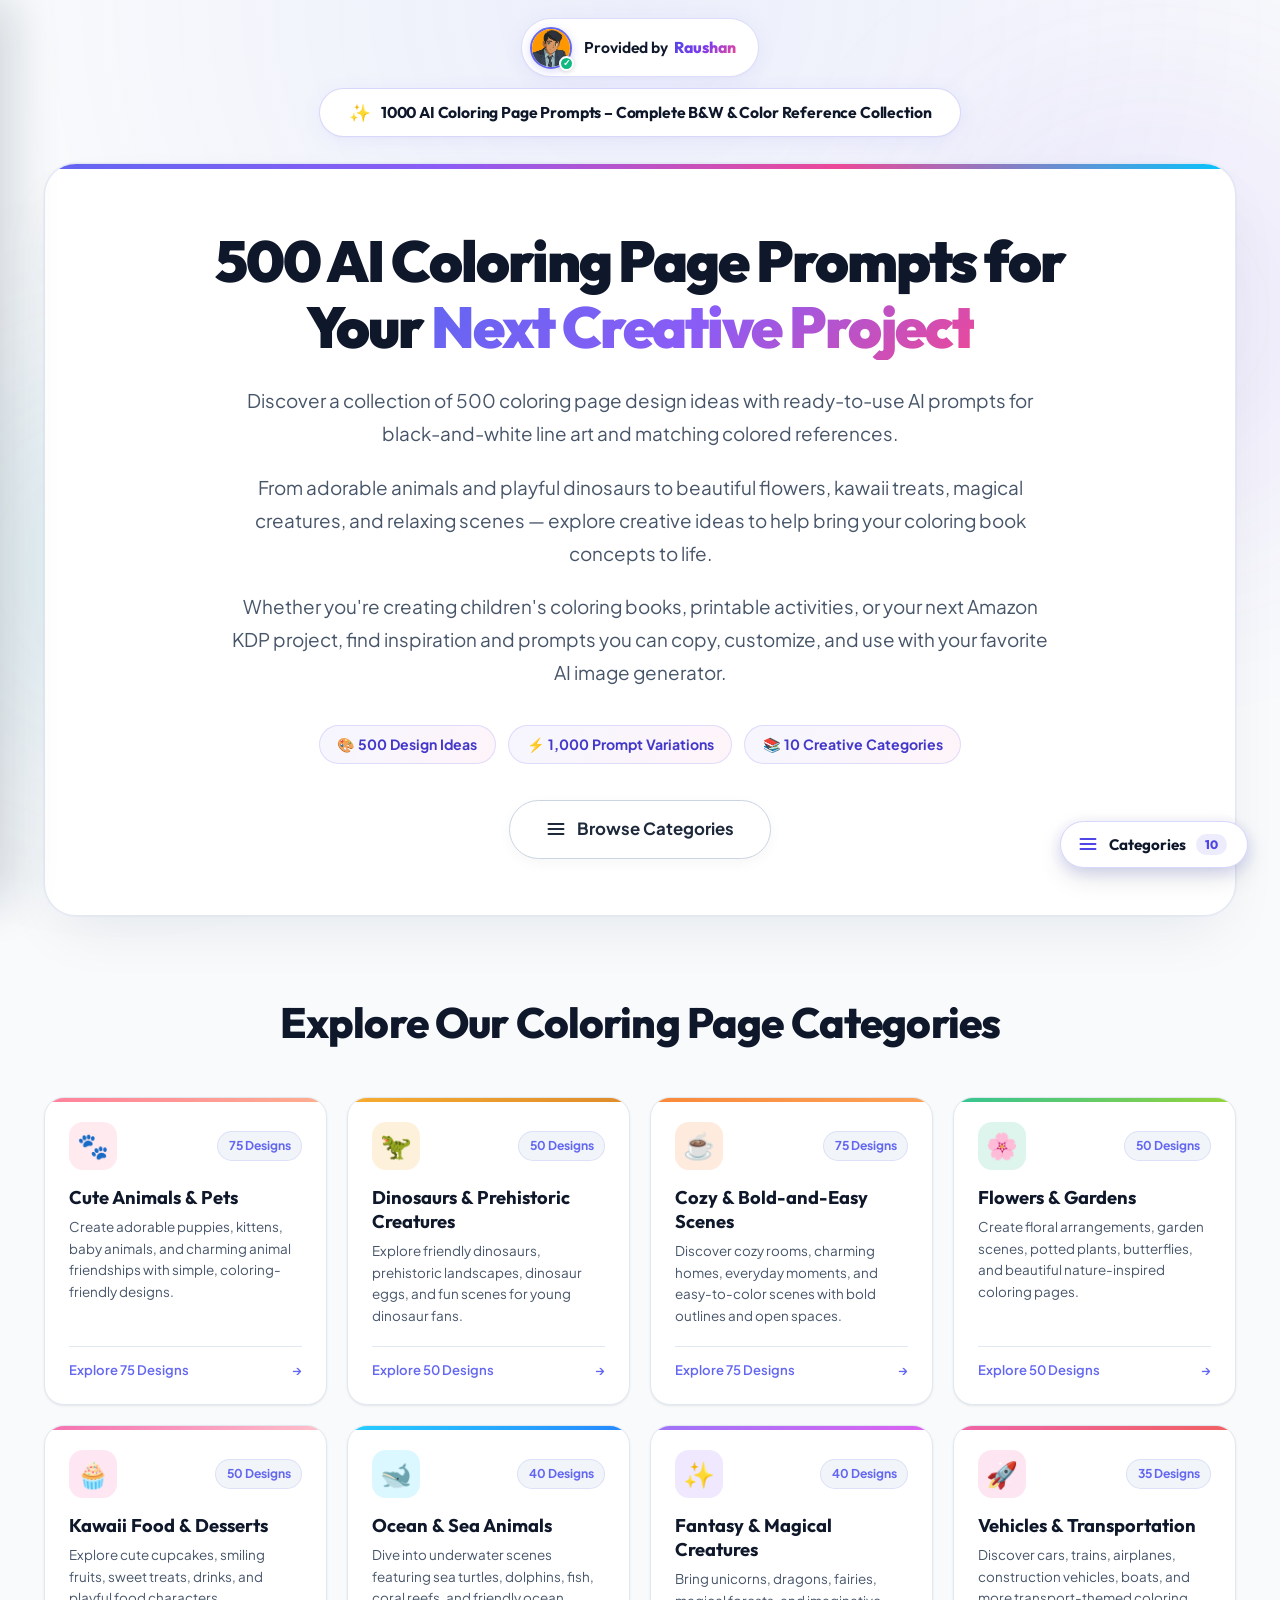
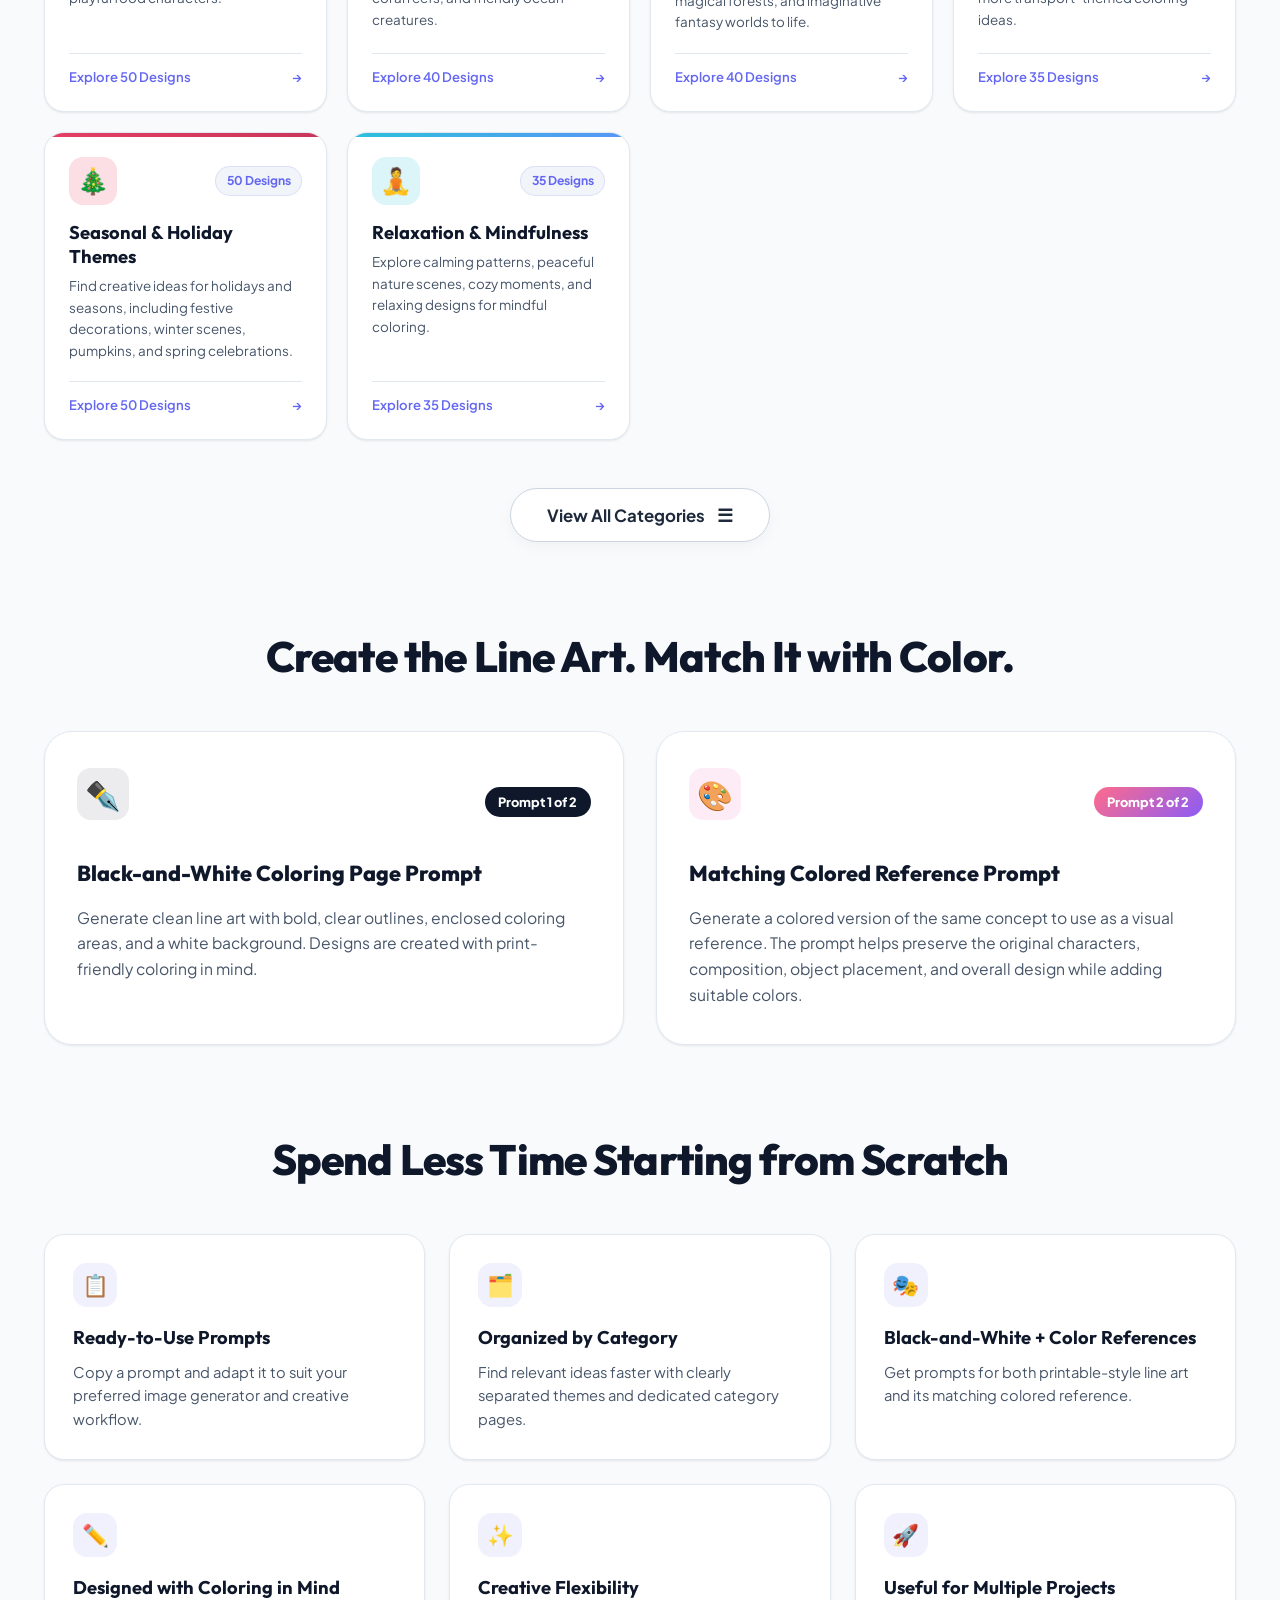
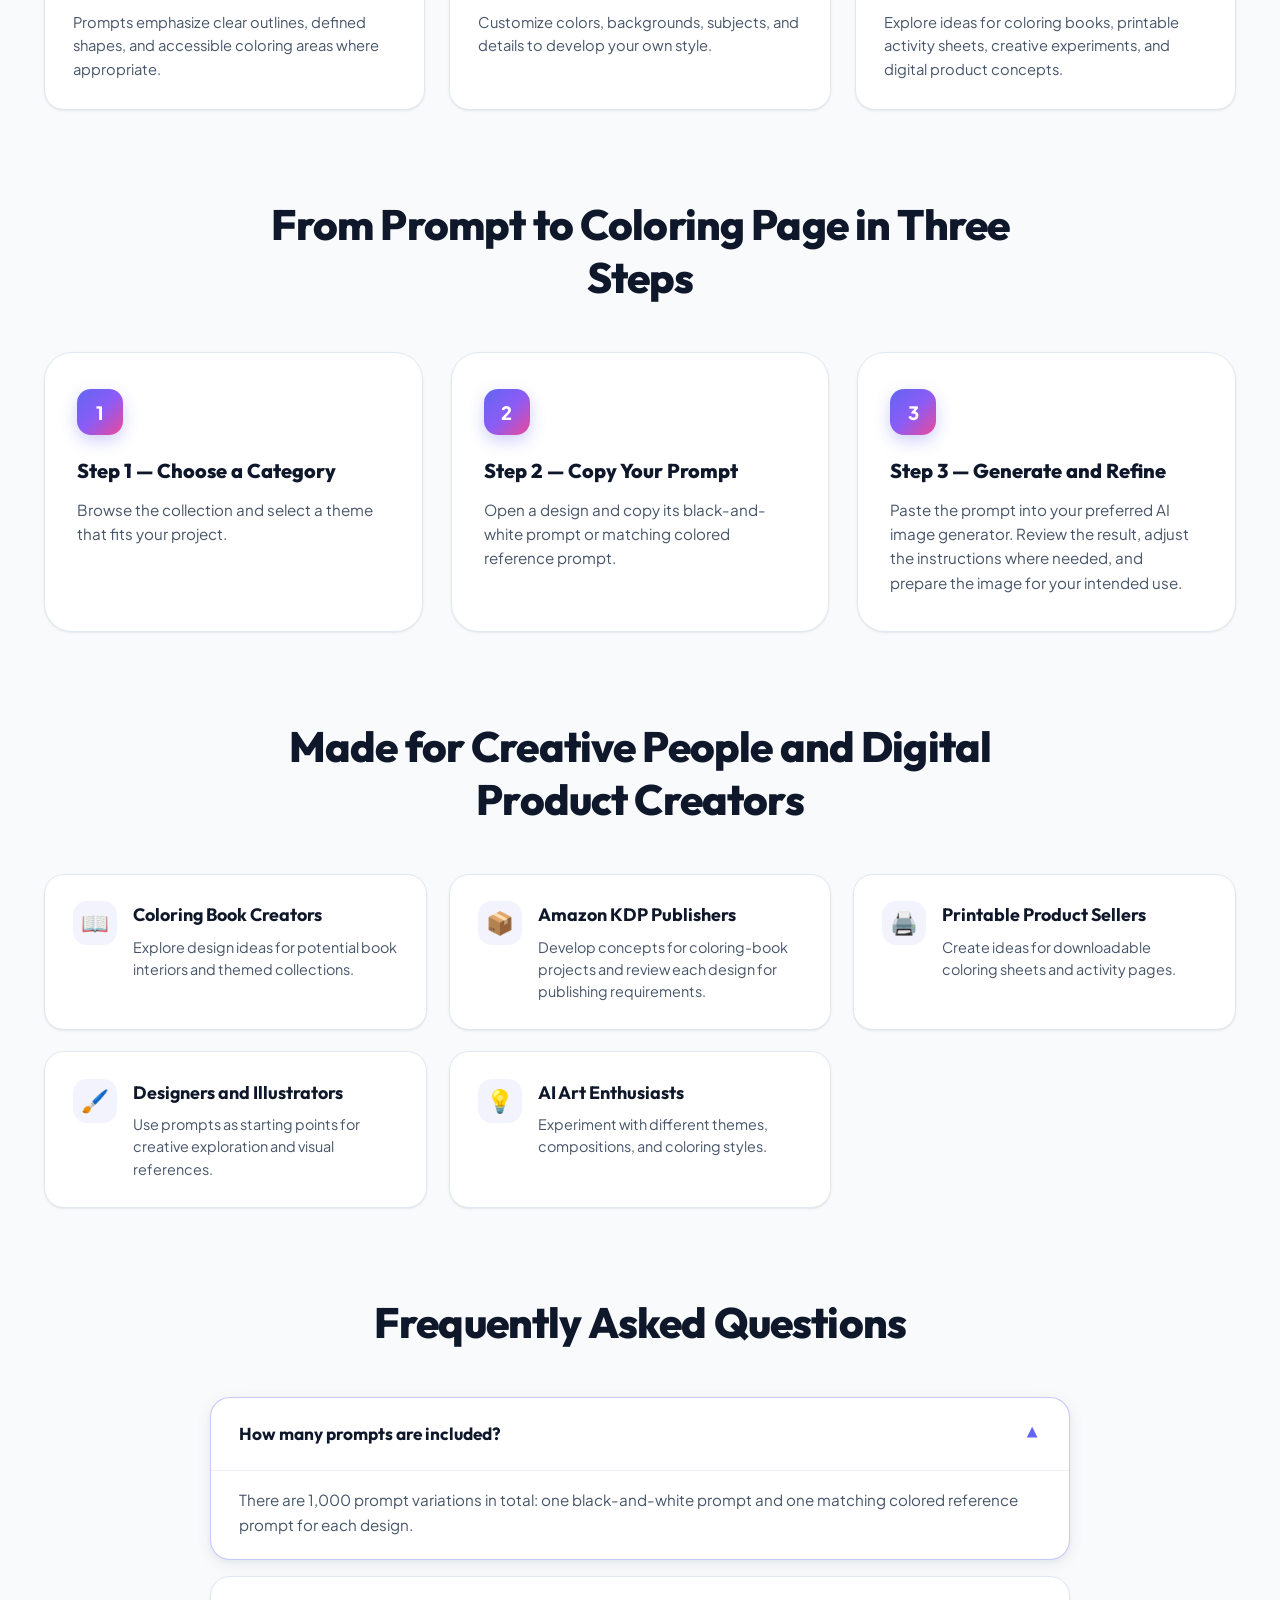
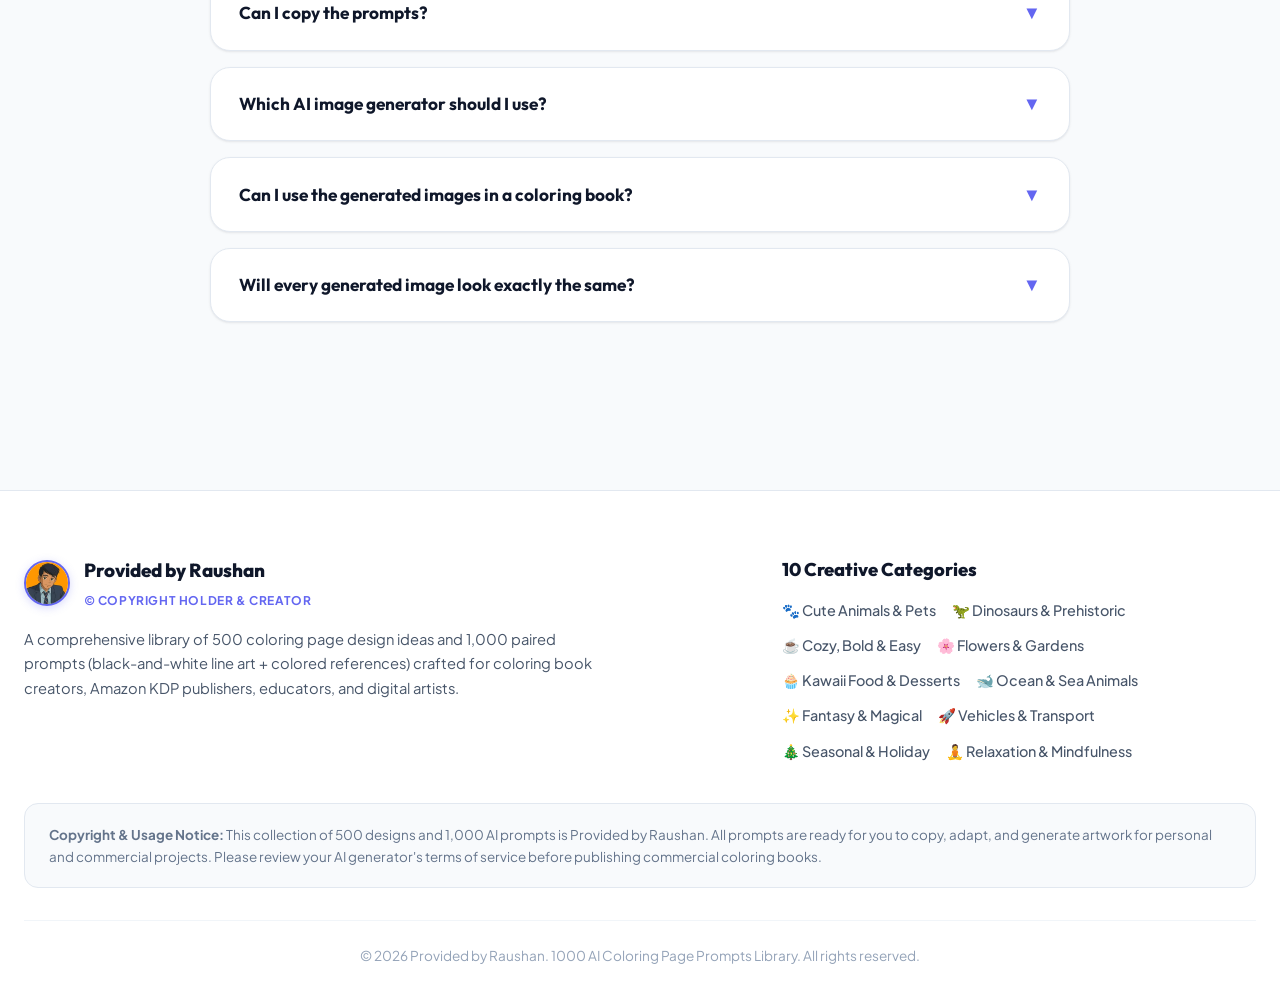
==== commit bef167c3: "final" ====
--- a/index.html
+++ b/index.html
@@ -9,13 +9,19 @@
     content="Discover a collection of 500 coloring page design ideas with ready-to-use AI prompts for black-and-white line art and matching colored references across 10 creative categories.">
   <meta name="keywords"
     content="500 AI coloring page prompts, coloring book prompts, black and white line art, colored reference prompts, KDP coloring books, Midjourney, DALL-E 3">
-  <meta name="author" content="PromptVault">
+  <meta name="author" content="Raushan">
+
+  <!-- Favicon / Logo -->
+  <link rel="icon" type="image/jpeg" href="raushan.jpg">
+  <link rel="shortcut icon" href="raushan.jpg">
+  <link rel="apple-touch-icon" href="raushan.jpg">
 
   <!-- Open Graph / Meta -->
   <meta property="og:type" content="website">
   <meta property="og:title" content="500 AI Coloring Page Prompts for Your Next Creative Project">
   <meta property="og:description"
-    content="500 coloring page design ideas with 1,000 ready-to-use AI prompts for black-and-white line art and matching colored references.">
+    content="500 coloring page design ideas with 1,000 ready-to-use AI prompts for black-and-white line art and matching colored references. Provided by Raushan.">
+  <meta property="og:image" content="raushan.jpg">
 
   <link rel="stylesheet" href="style.css">
 </head>
@@ -25,6 +31,19 @@
   <div class="ambient-glow"></div>
   <div class="ambient-orb orb-1"></div>
   <div class="ambient-orb orb-2"></div>
+
+  <!-- Top Creator & Copyright Bar -->
+  <header class="top-creator-bar">
+    <div class="creator-badge-pill" title="Official Collection Provided by Raushan">
+      <div class="creator-avatar-wrap">
+        <img src="raushan.jpg" alt="Provided by Raushan" class="creator-avatar-img">
+        <span class="creator-verified-badge" title="Verified Creator">✓</span>
+      </div>
+      <div class="creator-details">
+        <span class="creator-name-text">Provided by <strong class="creator-highlight">Raushan</strong></span>
+      </div>
+    </div>
+  </header>
 
   <!-- Top Header Sticker -->
   <div class="top-header-sticker-wrap">
@@ -52,7 +71,11 @@
   <aside id="app-sidebar" class="app-sidebar" aria-label="Categories Navigation">
     <div class="sidebar-header">
       <a href="index.html" class="sidebar-brand">
-        <h3>1000 AI <span class="brand-badge">Prompts</span></h3>
+        <img src="raushan.jpg" alt="Raushan" class="sidebar-brand-avatar">
+        <div>
+          <h3>1000 AI <span class="brand-badge">Prompts</span></h3>
+          <span class="sidebar-author-line">© Provided by Raushan</span>
+        </div>
       </a>
       <button id="sidebar-close-btn" class="sidebar-close-btn" aria-label="Close sidebar">✕</button>
     </div>
@@ -158,7 +181,7 @@
 
     <div class="sidebar-footer">
       <div style="font-size: 0.8rem; color: var(--text-muted); font-weight: 500;">
-        PromptVault 500 • Light Edition
+        © 2026 Provided by Raushan • Light Edition
       </div>
     </div>
   </aside>
@@ -629,6 +652,46 @@
 
   </main>
 
+  <!-- Comprehensive Footer -->
+  <footer class="home-full-footer">
+    <div class="footer-content-grid">
+      <div class="footer-about-col">
+        <div class="footer-creator-brand" style="display: flex; align-items: center; gap: 0.85rem; margin-bottom: 1rem;">
+          <img src="raushan.jpg" alt="Provided by Raushan" style="width: 46px; height: 46px; border-radius: 50%; object-fit: cover; border: 2px solid #6366F1; box-shadow: 0 2px 8px rgba(99, 102, 241, 0.25);">
+          <div>
+            <h4 style="margin: 0; font-size: 1.18rem; font-family: var(--font-heading); font-weight: 800; color: var(--text-primary);">Provided by Raushan</h4>
+            <span style="font-size: 0.75rem; color: #6366F1; font-weight: 700; text-transform: uppercase; letter-spacing: 0.05em;">© Copyright Holder & Creator</span>
+          </div>
+        </div>
+        <p>A comprehensive library of 500 coloring page design ideas and 1,000 paired prompts (black-and-white line art + colored references) crafted for coloring book creators, Amazon KDP publishers, educators, and digital artists.</p>
+      </div>
+
+      <div class="footer-links-col">
+        <h4>10 Creative Categories</h4>
+        <ul class="footer-quick-links">
+          <li><a href="pages/cute-animals-pets.html">🐾 Cute Animals & Pets</a></li>
+          <li><a href="pages/dinosaurs-prehistoric.html">🦖 Dinosaurs & Prehistoric</a></li>
+          <li><a href="pages/cozy-bold-easy.html">☕ Cozy, Bold & Easy</a></li>
+          <li><a href="pages/flowers-gardens.html">🌸 Flowers & Gardens</a></li>
+          <li><a href="pages/kawaii-food-desserts.html">🧁 Kawaii Food & Desserts</a></li>
+          <li><a href="pages/ocean-sea-animals.html">🐋 Ocean & Sea Animals</a></li>
+          <li><a href="pages/fantasy-magical-creatures.html">✨ Fantasy & Magical</a></li>
+          <li><a href="pages/vehicles-transportation.html">🚀 Vehicles & Transport</a></li>
+          <li><a href="pages/seasonal-holiday.html">🎄 Seasonal & Holiday</a></li>
+          <li><a href="pages/relaxation-mindfulness.html">🧘 Relaxation & Mindfulness</a></li>
+        </ul>
+      </div>
+    </div>
+
+    <div class="footer-legal-note-box">
+      <strong>Copyright & Usage Notice:</strong> This collection of 500 designs and 1,000 AI prompts is Provided by Raushan. All prompts are ready for you to copy, adapt, and generate artwork for personal and commercial projects. Please review your AI generator's terms of service before publishing commercial coloring books.
+    </div>
+
+    <div class="footer-bottom-copy">
+      © 2026 Provided by Raushan. 1000 AI Coloring Page Prompts Library. All rights reserved.
+    </div>
+  </footer>
+
   <!-- Toast Notification Container -->
   <div id="toast-container" class="toast-container" aria-live="polite"></div>
 
--- a/style.css
+++ b/style.css
@@ -142,6 +142,122 @@
 }
 
 /* ==========================================================================
+   TOP CREATOR COPYRIGHT BAR (Provided by Raushan)
+   ========================================================================== */
+.top-creator-bar {
+  width: 100%;
+  display: flex;
+  justify-content: center;
+  align-items: center;
+  padding: 1.15rem 1rem 0.25rem;
+  position: relative;
+  z-index: 55;
+}
+
+.creator-badge-pill {
+  display: inline-flex;
+  align-items: center;
+  gap: 0.75rem;
+  padding: 0.45rem 1.35rem 0.45rem 0.5rem;
+  background: #FFFFFF;
+  border: 1.5px solid rgba(99, 102, 241, 0.22);
+  border-radius: 9999px;
+  box-shadow: 0 4px 20px rgba(99, 102, 241, 0.08), 0 1px 3px rgba(0, 0, 0, 0.03);
+  text-decoration: none;
+  color: var(--text-primary);
+  transition: all 0.25s cubic-bezier(0.4, 0, 0.2, 1);
+  max-width: 95vw;
+}
+
+.creator-badge-pill:hover {
+  border-color: #4F46E5;
+  box-shadow: 0 8px 28px rgba(99, 102, 241, 0.18);
+  transform: translateY(-2px);
+}
+
+.creator-avatar-wrap {
+  position: relative;
+  width: 42px;
+  height: 42px;
+  flex-shrink: 0;
+  display: flex;
+  align-items: center;
+  justify-content: center;
+}
+
+.creator-avatar-img {
+  width: 100%;
+  height: 100%;
+  border-radius: 50%;
+  object-fit: cover;
+  border: 2px solid #6366F1;
+  box-shadow: 0 2px 8px rgba(99, 102, 241, 0.25);
+  display: block;
+}
+
+.creator-verified-badge {
+  position: absolute;
+  bottom: -2px;
+  right: -2px;
+  width: 15px;
+  height: 15px;
+  background: #10B981;
+  color: #FFFFFF;
+  border: 2px solid #FFFFFF;
+  border-radius: 50%;
+  display: flex;
+  align-items: center;
+  justify-content: center;
+  font-size: 8.5px;
+  font-weight: 900;
+  box-shadow: 0 1px 4px rgba(0, 0, 0, 0.15);
+}
+
+.creator-details {
+  display: flex;
+  align-items: center;
+  justify-content: center;
+  line-height: 1;
+}
+
+.creator-name-text {
+  font-family: var(--font-heading);
+  font-size: 0.98rem;
+  font-weight: 600;
+  color: var(--text-primary);
+  margin: 0;
+  display: inline-flex;
+  align-items: center;
+  gap: 0.35rem;
+}
+
+.creator-highlight {
+  font-weight: 800;
+  background: linear-gradient(135deg, #4F46E5 0%, #7C3AED 50%, #EC4899 100%);
+  -webkit-background-clip: text;
+  -webkit-text-fill-color: transparent;
+}
+
+.sidebar-brand-avatar {
+  width: 36px;
+  height: 36px;
+  border-radius: 50%;
+  object-fit: cover;
+  border: 1.5px solid #6366F1;
+  box-shadow: 0 2px 6px rgba(99, 102, 241, 0.2);
+  flex-shrink: 0;
+}
+
+.sidebar-author-line {
+  display: block;
+  font-size: 0.72rem;
+  font-weight: 600;
+  color: #6366F1;
+  letter-spacing: -0.01em;
+  margin-top: 2px;
+}
+
+/* ==========================================================================
    TOP STICKER HEADER (Replaces old navbar)
    ========================================================================== */
 .top-header-sticker-wrap {
@@ -149,7 +265,7 @@
   display: flex;
   justify-content: center;
   align-items: center;
-  padding: 1.25rem 1rem 0.5rem;
+  padding: 0.45rem 1rem 0.6rem;
   position: relative;
   z-index: 50;
 }
@@ -195,8 +311,26 @@
 }
 
 @media (max-width: 768px) {
+  .top-creator-bar {
+    padding: 0.75rem 0.5rem 0.2rem;
+  }
+  .creator-badge-pill {
+    padding: 0.35rem 0.9rem 0.35rem 0.4rem;
+    gap: 0.6rem;
+  }
+  .creator-avatar-wrap {
+    width: 36px;
+    height: 36px;
+  }
+  .creator-name-text {
+    font-size: 0.85rem;
+  }
+  .creator-cr-badge {
+    font-size: 0.6rem;
+    padding: 0.08rem 0.35rem;
+  }
   .top-header-sticker-wrap {
-    padding: 0.85rem 0.75rem 0.25rem;
+    padding: 0.35rem 0.75rem 0.25rem;
   }
   .top-header-sticker {
     padding: 0.55rem 1.15rem;
